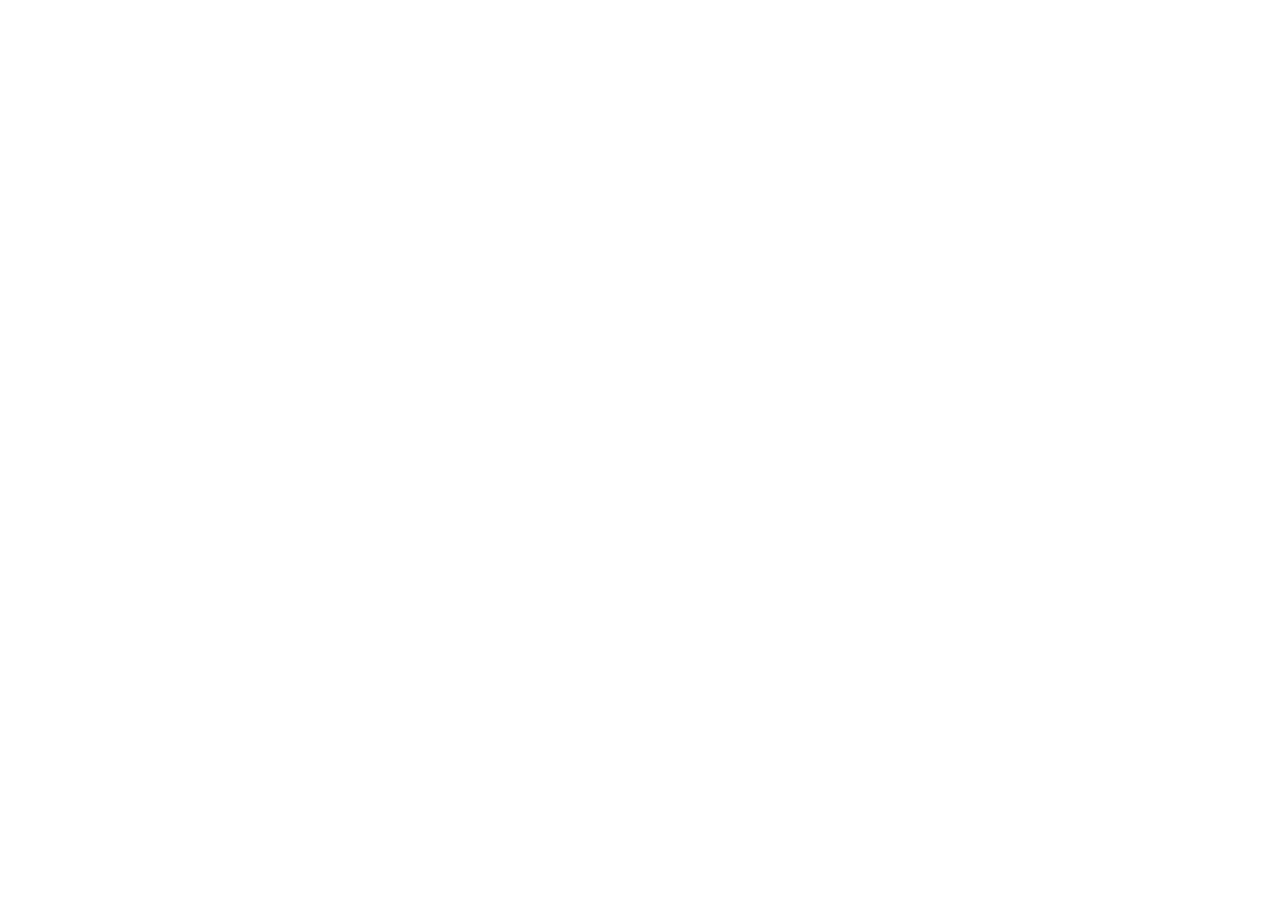
==== index.html @ 0749810f "Init : création du dépôt, arborescence des fichiers et structure HTML de base" ====
<!DOCTYPE html>
<html lang="en">

<head>
    <meta charset="UTF-8">
    <meta name="viewport" content="width=device-width, initial-scale=1.0">
    <title>AfriTalent — Accueil</title>
    <link href="https://cdn.jsdelivr.net/npm/bootstrap@5.3.0/dist/css/bootstrap.min.css" rel="stylesheet">
    <link rel="stylesheet" href="css/style.css">
</head>

<body>
    <script src="https://cdn.jsdelivr.net/npm/bootstrap@5.3.0/dist/js/bootstrap.bundle.min.js"></script>

    <script src="js/main.js"></script>
</body>

</html>
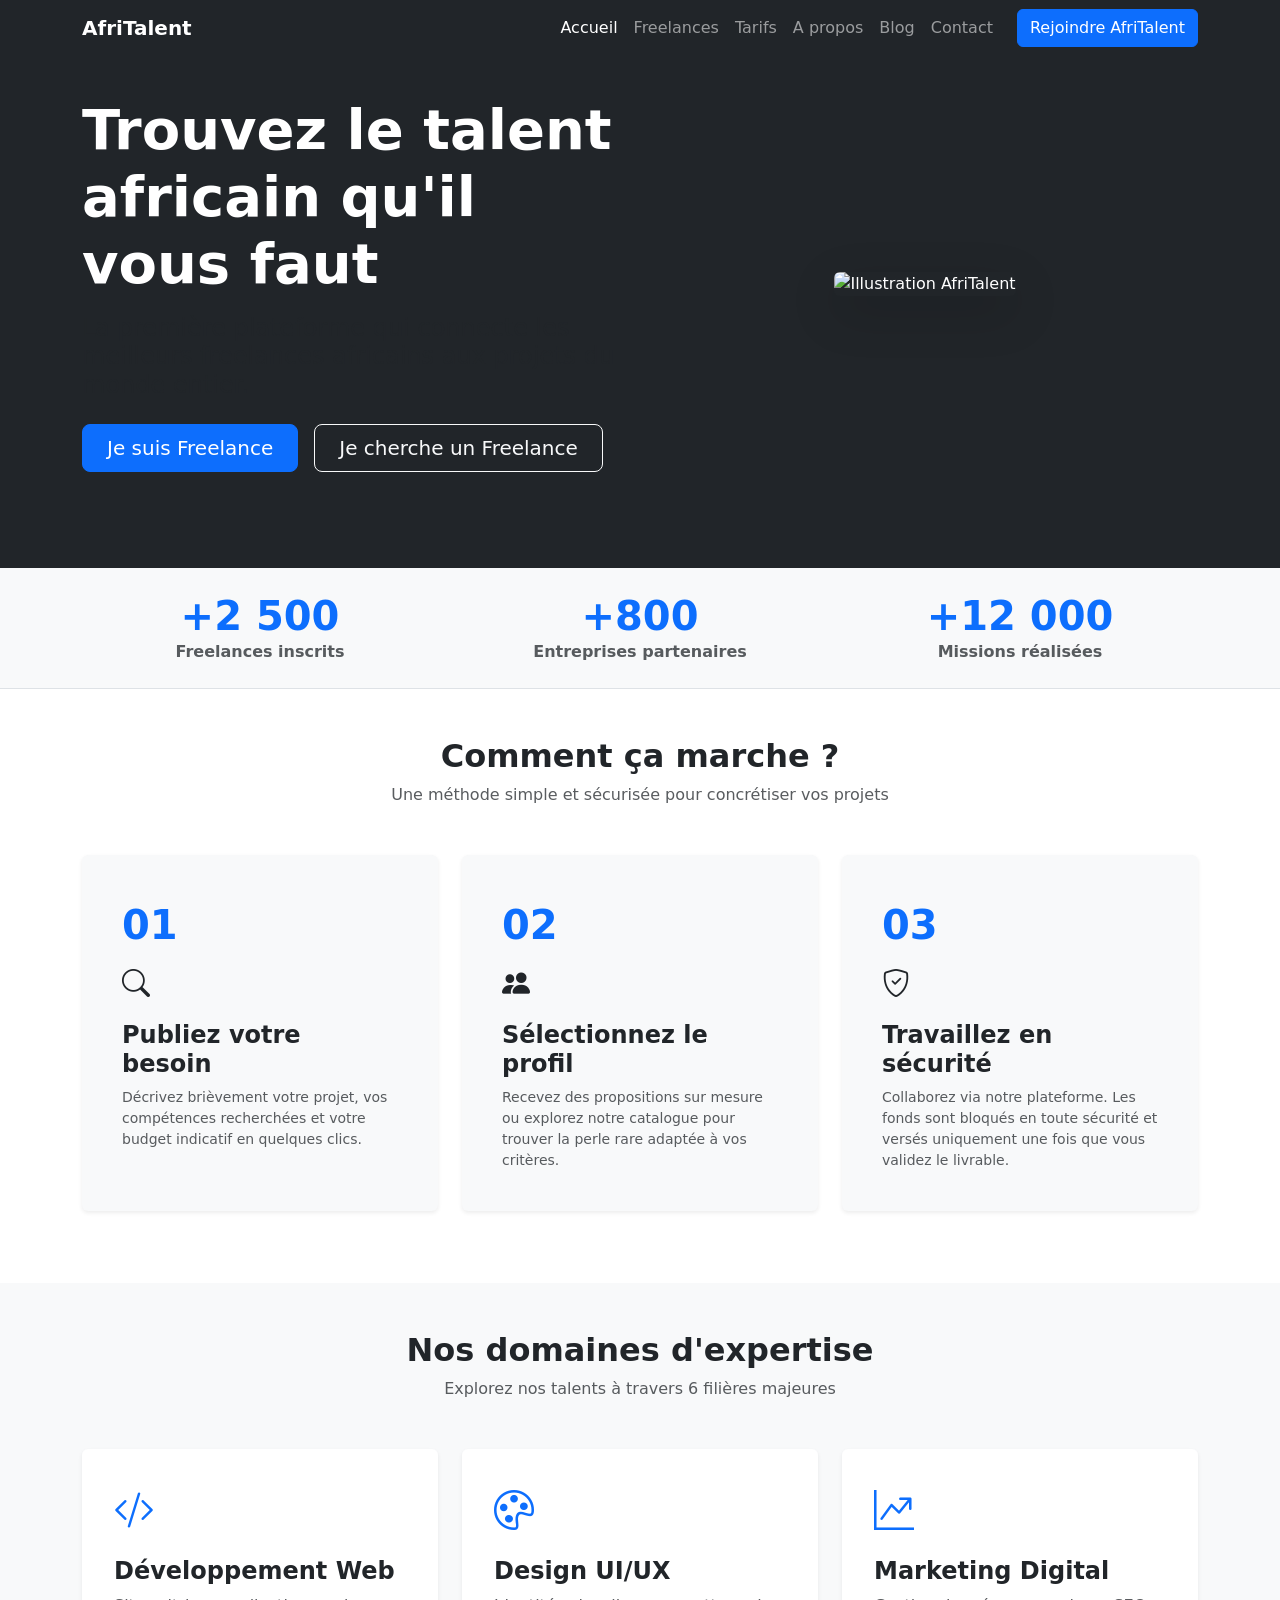
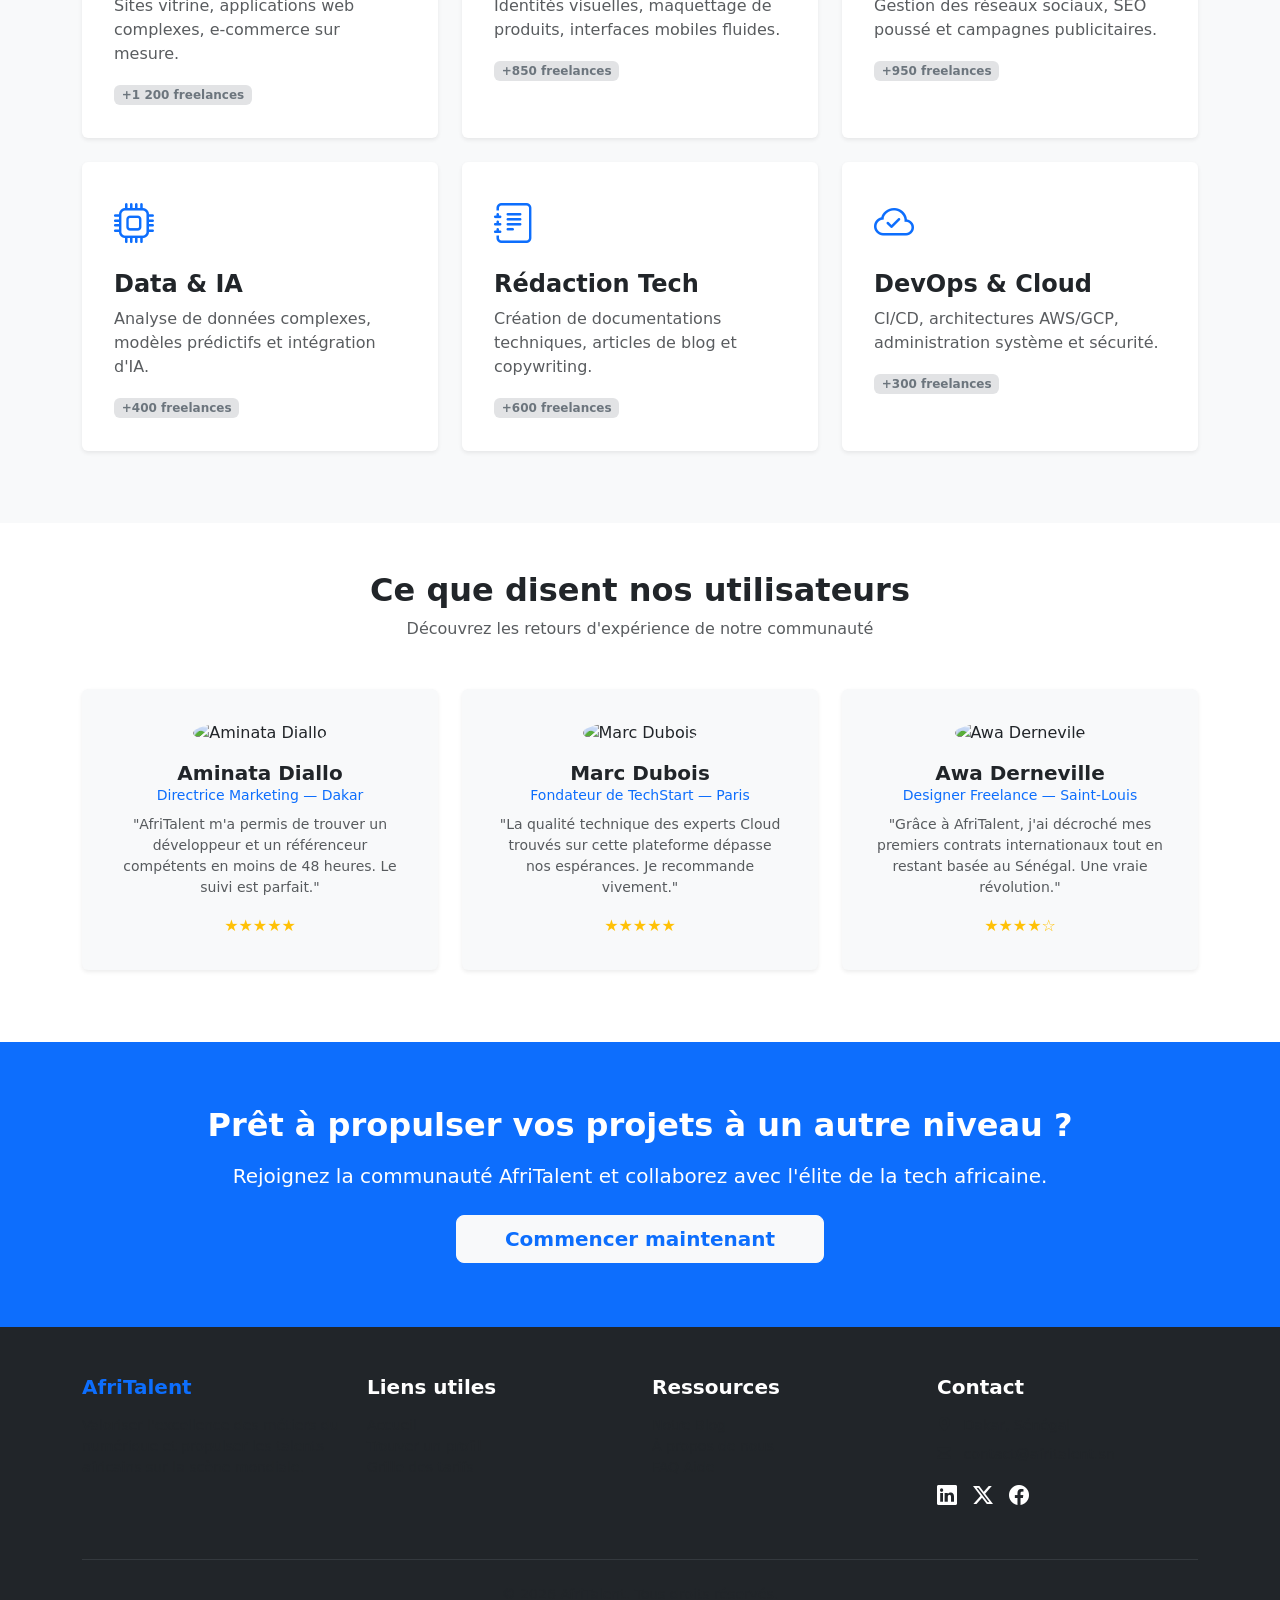
==== commit 26f4380e: "HTML : structure complète des 5 pages avec sections et contenu texte" ====
--- a/index.html
+++ b/index.html
@@ -1,17 +1,316 @@
 <!DOCTYPE html>
-<html lang="en">
+<html lang="fr">
 
 <head>
     <meta charset="UTF-8">
     <meta name="viewport" content="width=device-width, initial-scale=1.0">
     <title>AfriTalent — Accueil</title>
     <link href="https://cdn.jsdelivr.net/npm/bootstrap@5.3.0/dist/css/bootstrap.min.css" rel="stylesheet">
+    <link rel="stylesheet" href="https://cdn.jsdelivr.net/npm/bootstrap-icons@1.11.0/font/bootstrap-icons.css">
     <link rel="stylesheet" href="css/style.css">
 </head>
 
 <body>
+    <header>
+        <nav class="navbar navbar-expand-lg navbar-dark bg-dark fixed-top">
+            <div class="container">
+                <a class="navbar-brand fw-bold" href="index.html">AfriTalent</a>
+                <button class="navbar-toggler" type="button" data-bs-toggle="collapse" data-bs-target="#navMenu"
+                    aria-controls="navMenu" aria-expanded="false" aria-label="Toggle navigation">
+                    <span class="navbar-toggler-icon"></span>
+                </button>
+                <div class="collapse navbar-collapse" id="navMenu">
+                    <ul class="navbar-nav ms-auto align-items-center">
+                        <li class="nav-item"><a class="nav-link active" href="index.html">Accueil</a></li>
+                        <li class="nav-item"><a class="nav-link" href="freelances.html">Freelances</a></li>
+                        <li class="nav-item"><a class="nav-link" href="tarifs.html">Tarifs</a></li>
+                        <li class="nav-item"><a class="nav-link" href="about.html">A propos</a></li>
+                        <li class="nav-item"><a class="nav-link" href="blog.html">Blog</a></li>
+                        <li class="nav-item"><a class="nav-link" href="contact.html">Contact</a></li>
+                        <li class="nav-item ms-lg-3 mt-2 mt-lg-0">
+                            <a href="#" class="btn btn-primary text-white">Rejoindre AfriTalent</a>
+                        </li>
+                    </ul>
+                </div>
+            </div>
+        </nav>
+
+    </header>
+    <main>
+        <section id="hero" class="py-5 bg-dark text-white text-center text-lg-start">
+            <div class="container py-5">
+                <div class="row align-items-center">
+                    <div class="col-lg-6">
+                        <h1 class="display-4 fw-bold mb-3">Trouvez le talent africain qu'il vous faut</h1>
+                        <h2 class="h4 text-muted mb-4">La première plateforme qui connecte les meilleurs freelances
+                            africains aux projets du monde entier.</h2>
+                        <div class="d-sm-flex gap-3 justify-content-center justify-content-lg-start">
+                            <a href="#" class="btn btn-primary btn-lg px-4 mb-3 mb-sm-0 text-white">Je suis
+                                Freelance</a>
+                            <a href="freelances.html" class="btn btn-outline-light btn-lg px-4">Je cherche un
+                                Freelance</a>
+                        </div>
+                    </div>
+                    <div class="col-lg-6 mt-5 mt-lg-0 text-center">
+                        <img src="https://images.pexels.com/photos/7971165/pexels-photo-7971165.jpeg"
+                            alt="Illustration AfriTalent" class="img-fluid rounded shadow-lg"
+                            style="max-height: 400px; object-fit: cover;">
+                    </div>
+                </div>
+            </div>
+        </section>
+
+        <section id="statistiques" class="bg-light py-4 border-bottom">
+            <div class="container">
+                <div class="row text-center fw-bold">
+                    <div class="col-md-4 mb-3 mb-md-0">
+                        <h3 class="display-6 fw-bold text-primary mb-0" id="counter-freelances">+2 500</h3>
+                        <p class="text-muted mb-0">Freelances inscrits</p>
+                    </div>
+                    <div class="col-md-4 mb-3 mb-md-0">
+                        <h3 class="display-6 fw-bold text-primary mb-0" id="counter-entreprises">+800</h3>
+                        <p class="text-muted mb-0">Entreprises partenaires</p>
+                    </div>
+                    <div class="col-md-4">
+                        <h3 class="display-6 fw-bold text-primary mb-0" id="counter-missions">+12 000</h3>
+                        <p class="text-muted mb-0">Missions réalisées</p>
+                    </div>
+                </div>
+            </div>
+        </section>
+
+        <!-- SECTION COMMENT ÇA MARCHE : CORRIGÉE AVEC LE SYSTÈME DE GRILLE OFFICIEL BOOTSTRAP -->
+        <section id="how-it-works" class="py-5">
+            <div class="container">
+                <div class="text-center mb-5">
+                    <h2 class="fw-bold">Comment ça marche ?</h2>
+                    <p class="text-muted">Une méthode simple et sécurisée pour concrétiser vos projets</p>
+                </div>
+                <div class="row">
+                    <!-- Étape 1 -->
+                    <div class="col-md-4 mb-4">
+                        <div class="card h-100 border-0 bg-light p-4 rounded shadow-sm">
+                            <div class="card-body">
+                                <div class="fs-1 text-primary fw-bold mb-2">01</div>
+                                <i class="bi bi-search fs-3 text-dark d-block mb-3"></i>
+                                <h4 class="fw-bold card-title">Publiez votre besoin</h4>
+                                <p class="card-text text-muted small">Décrivez brièvement votre projet, vos compétences
+                                    recherchées et votre budget indicatif en quelques clics.</p>
+                            </div>
+                        </div>
+                    </div>
+                    <!-- Étape 2 -->
+                    <div class="col-md-4 mb-4">
+                        <div class="card h-100 border-0 bg-light p-4 rounded shadow-sm">
+                            <div class="card-body">
+                                <div class="fs-1 text-primary fw-bold mb-2">02</div>
+                                <i class="bi bi-people-fill fs-3 text-dark d-block mb-3"></i>
+                                <h4 class="fw-bold card-title">Sélectionnez le profil</h4>
+                                <p class="card-text text-muted small">Recevez des propositions sur mesure ou explorez
+                                    notre catalogue pour trouver la perle rare adaptée à vos critères.</p>
+                            </div>
+                        </div>
+                    </div>
+                    <!-- Étape 3 -->
+                    <div class="col-md-4 mb-4">
+                        <div class="card h-100 border-0 bg-light p-4 rounded shadow-sm">
+                            <div class="card-body">
+                                <div class="fs-1 text-primary fw-bold mb-2">03</div>
+                                <i class="bi bi-shield-check fs-3 text-dark d-block mb-3"></i>
+                                <h4 class="fw-bold card-title">Travaillez en sécurité</h4>
+                                <p class="card-text text-muted small">Collaborez via notre plateforme. Les fonds sont
+                                    bloqués en toute sécurité et versés uniquement une fois que vous validez le
+                                    livrable.</p>
+                            </div>
+                        </div>
+                    </div>
+                </div>
+            </div>
+        </section>
+
+        <section id="services" class="py-5 bg-light">
+            <div class="container">
+                <div class="text-center mb-5">
+                    <h2 class="fw-bold">Nos domaines d'expertise</h2>
+                    <p class="text-muted">Explorez nos talents à travers 6 filières majeures</p>
+                </div>
+                <div class="row">
+                    <div class="col-md-6 col-lg-4 mb-4">
+                        <div class="card h-100 service-card border-0 shadow-sm p-3">
+                            <div class="card-body">
+                                <i class="bi bi-code-slash fs-1 text-primary mb-3 d-block"></i>
+                                <h4 class="fw-bold card-title">Développement Web</h4>
+                                <p class="card-text text-muted">Sites vitrine, applications web complexes, e-commerce
+                                    sur mesure.</p>
+                                <span class="badge bg-secondary-subtle text-secondary">+1 200 freelances</span>
+                            </div>
+                        </div>
+                    </div>
+                    <div class="col-md-6 col-lg-4 mb-4">
+                        <div class="card h-100 service-card border-0 shadow-sm p-3">
+                            <div class="card-body">
+                                <i class="bi bi-palette fs-1 text-primary mb-3 d-block"></i>
+                                <h4 class="fw-bold card-title">Design UI/UX</h4>
+                                <p class="card-text text-muted">Identités visuelles, maquettage de produits, interfaces
+                                    mobiles fluides.</p>
+                                <span class="badge bg-secondary-subtle text-secondary">+850 freelances</span>
+                            </div>
+                        </div>
+                    </div>
+                    <div class="col-md-6 col-lg-4 mb-4">
+                        <div class="card h-100 service-card border-0 shadow-sm p-3">
+                            <div class="card-body">
+                                <i class="bi bi-graph-up-arrow fs-1 text-primary mb-3 d-block"></i>
+                                <h4 class="fw-bold card-title">Marketing Digital</h4>
+                                <p class="card-text text-muted">Gestion des réseaux sociaux, SEO poussé et campagnes
+                                    publicitaires.</p>
+                                <span class="badge bg-secondary-subtle text-secondary">+950 freelances</span>
+                            </div>
+                        </div>
+                    </div>
+                    <div class="col-md-6 col-lg-4 mb-4">
+                        <div class="card h-100 service-card border-0 shadow-sm p-3">
+                            <div class="card-body">
+                                <i class="bi bi-cpu fs-1 text-primary mb-3 d-block"></i>
+                                <h4 class="fw-bold card-title">Data & IA</h4>
+                                <p class="card-text text-muted">Analyse de données complexes, modèles prédictifs et
+                                    intégration d'IA.</p>
+                                <span class="badge bg-secondary-subtle text-secondary">+400 freelances</span>
+                            </div>
+                        </div>
+                    </div>
+                    <div class="col-md-6 col-lg-4 mb-4">
+                        <div class="card h-100 service-card border-0 shadow-sm p-3">
+                            <div class="card-body">
+                                <i class="bi bi-journal-text fs-1 text-primary mb-3 d-block"></i>
+                                <h4 class="fw-bold card-title">Rédaction Tech</h4>
+                                <p class="card-text text-muted">Création de documentations techniques, articles de blog
+                                    et copywriting.</p>
+                                <span class="badge bg-secondary-subtle text-secondary">+600 freelances</span>
+                            </div>
+                        </div>
+                    </div>
+                    <div class="col-md-6 col-lg-4 mb-4">
+                        <div class="card h-100 service-card border-0 shadow-sm p-3">
+                            <div class="card-body">
+                                <i class="bi bi-cloud-check fs-1 text-primary mb-3 d-block"></i>
+                                <h4 class="fw-bold card-title">DevOps & Cloud</h4>
+                                <p class="card-text text-muted">CI/CD, architectures AWS/GCP, administration système et
+                                    sécurité.</p>
+                                <span class="badge bg-secondary-subtle text-secondary">+300 freelances</span>
+                            </div>
+                        </div>
+                    </div>
+                </div>
+            </div>
+        </section>
+
+        <section id="temoignages" class="py-5 bg-white">
+            <div class="container">
+                <div class="text-center mb-5">
+                    <h2 class="fw-bold">Ce que disent nos utilisateurs</h2>
+                    <p class="text-muted">Découvrez les retours d'expérience de notre communauté</p>
+                </div>
+                <div class="row">
+                    <div class="col-md-4 mb-4">
+                        <div class="card h-100 border-0 shadow-sm bg-light p-3">
+                            <div class="card-body text-center">
+                                <img src="https://images.pexels.com/photos/33558722/pexels-photo-33558722.jpeg"
+                                    class="rounded-circle mb-3" alt="Aminata Diallo"
+                                    style="width: 80px; height: 80px; object-fit: cover;">
+                                <h5 class="fw-bold mb-0">Aminata Diallo</h5>
+                                <p class="text-primary small mb-2">Directrice Marketing — Dakar</p>
+                                <p class="text-muted small">"AfriTalent m'a permis de trouver un développeur et un
+                                    référenceur compétents en moins de 48 heures. Le suivi est parfait."</p>
+                                <div class="text-warning">★★★★★</div>
+                            </div>
+                        </div>
+                    </div>
+                    <div class="col-md-4 mb-4">
+                        <div class="card h-100 border-0 shadow-sm bg-light p-3">
+                            <div class="card-body text-center">
+                                <img src="https://images.pexels.com/photos/220453/pexels-photo-220453.jpeg"
+                                    class="rounded-circle mb-3" alt="Marc Dubois"
+                                    style="width: 80px; height: 80px; object-fit: cover;">
+                                <h5 class="fw-bold mb-0">Marc Dubois</h5>
+                                <p class="text-primary small mb-2">Fondateur de TechStart — Paris</p>
+                                <p class="text-muted small">"La qualité technique des experts Cloud trouvés sur cette
+                                    plateforme dépasse nos espérances. Je recommande vivement."</p>
+                                <div class="text-warning">★★★★★</div>
+                            </div>
+                        </div>
+                    </div>
+                    <div class="col-md-4 mb-4">
+                        <div class="card h-100 border-0 shadow-sm bg-light p-3">
+                            <div class="card-body text-center">
+                                <img src="https://images.pexels.com/photos/12684126/pexels-photo-12684126.png"
+                                    class="rounded-circle mb-3" alt="Awa Dernevile"
+                                    style="width: 80px; height: 80px; object-fit: cover;">
+                                <h5 class="fw-bold mb-0">Awa Derneville</h5>
+                                <p class="text-primary small mb-2">Designer Freelance — Saint-Louis</p>
+                                <p class="text-muted small">"Grâce à AfriTalent, j'ai décroché mes premiers contrats
+                                    internationaux tout en restant basée au Sénégal. Une vraie révolution."</p>
+                                <div class="text-warning">★★★★☆</div>
+                            </div>
+                        </div>
+                    </div>
+                </div>
+            </div>
+        </section>
+
+        <section id="cta-banner" class="py-5 bg-primary text-white text-center">
+            <div class="container py-3">
+                <h2 class="fw-bold mb-3">Prêt à propulser vos projets à un autre niveau ?</h2>
+                <p class="lead mb-4">Rejoignez la communauté AfriTalent et collaborez avec l'élite de la tech africaine.
+                </p>
+                <a href="#" class="btn btn-light btn-lg text-primary fw-bold px-5">Commencer maintenant</a>
+            </div>
+        </section>
+    </main>
+
+    <footer class="bg-dark text-white pt-5 pb-3">
+        <div class="container">
+            <div class="row text-start">
+                <div class="col-md-3 mb-4">
+                    <h5 class="fw-bold text-primary">AfriTalent</h5>
+                    <p class="text-muted small mt-3">Valoriser l'excellence des métiers du numérique et propulser les
+                        talents africains sur la scène mondiale.</p>
+                </div>
+                <div class="col-md-3 mb-4">
+                    <h5 class="fw-bold">Liens utiles</h5>
+                    <ul class="list-unstyled text-muted small mt-3">
+                        <li><a href="index.html" class="text-decoration-none text-muted">Accueil</a></li>
+                        <li><a href="freelances.html" class="text-decoration-none text-muted">Trouver un profil</a></li>
+                        <li><a href="tarifs.html" class="text-decoration-none text-muted">Grille des tarifs</a></li>
+                    </ul>
+                </div>
+                <div class="col-md-3 mb-4">
+                    <h5 class="fw-bold">Ressources</h5>
+                    <ul class="list-unstyled text-muted small mt-3">
+                        <li><a href="blog.html" class="text-decoration-none text-muted">Notre Blog</a></li>
+                        <li><a href="about.html" class="text-decoration-none text-muted">À propos de nous</a></li>
+                        <li><a href="#" class="text-decoration-none text-muted">FAQ Aide</a></li>
+                    </ul>
+                </div>
+                <div class="col-md-3 mb-4">
+                    <h5 class="fw-bold">Contact</h5>
+                    <p class="text-muted small mt-3 mb-2"><i class="bi bi-geo-alt-fill me-2"></i> Dakar, Sénégal</p>
+                    <p class="text-muted small mb-3"><i class="bi bi-envelope-fill me-2"></i> contact@afritalent.sn</p>
+                    <div class="d-flex gap-3 fs-5">
+                        <a href="#" class="text-white"><i class="bi bi-linkedin"></i></a>
+                        <a href="#" class="text-white"><i class="bi bi-twitter-x"></i></a>
+                        <a href="#" class="text-white"><i class="bi bi-facebook"></i></a>
+                    </div>
+                </div>
+            </div>
+            <hr class="border-secondary my-4">
+            <div class="text-center text-muted small">
+                <p>&copy; <span id="current-year">2026</span> AfriTalent. Tous droits réservés.</p>
+            </div>
+        </div>
+    </footer>
+
     <script src="https://cdn.jsdelivr.net/npm/bootstrap@5.3.0/dist/js/bootstrap.bundle.min.js"></script>
-
     <script src="js/main.js"></script>
 </body>
 
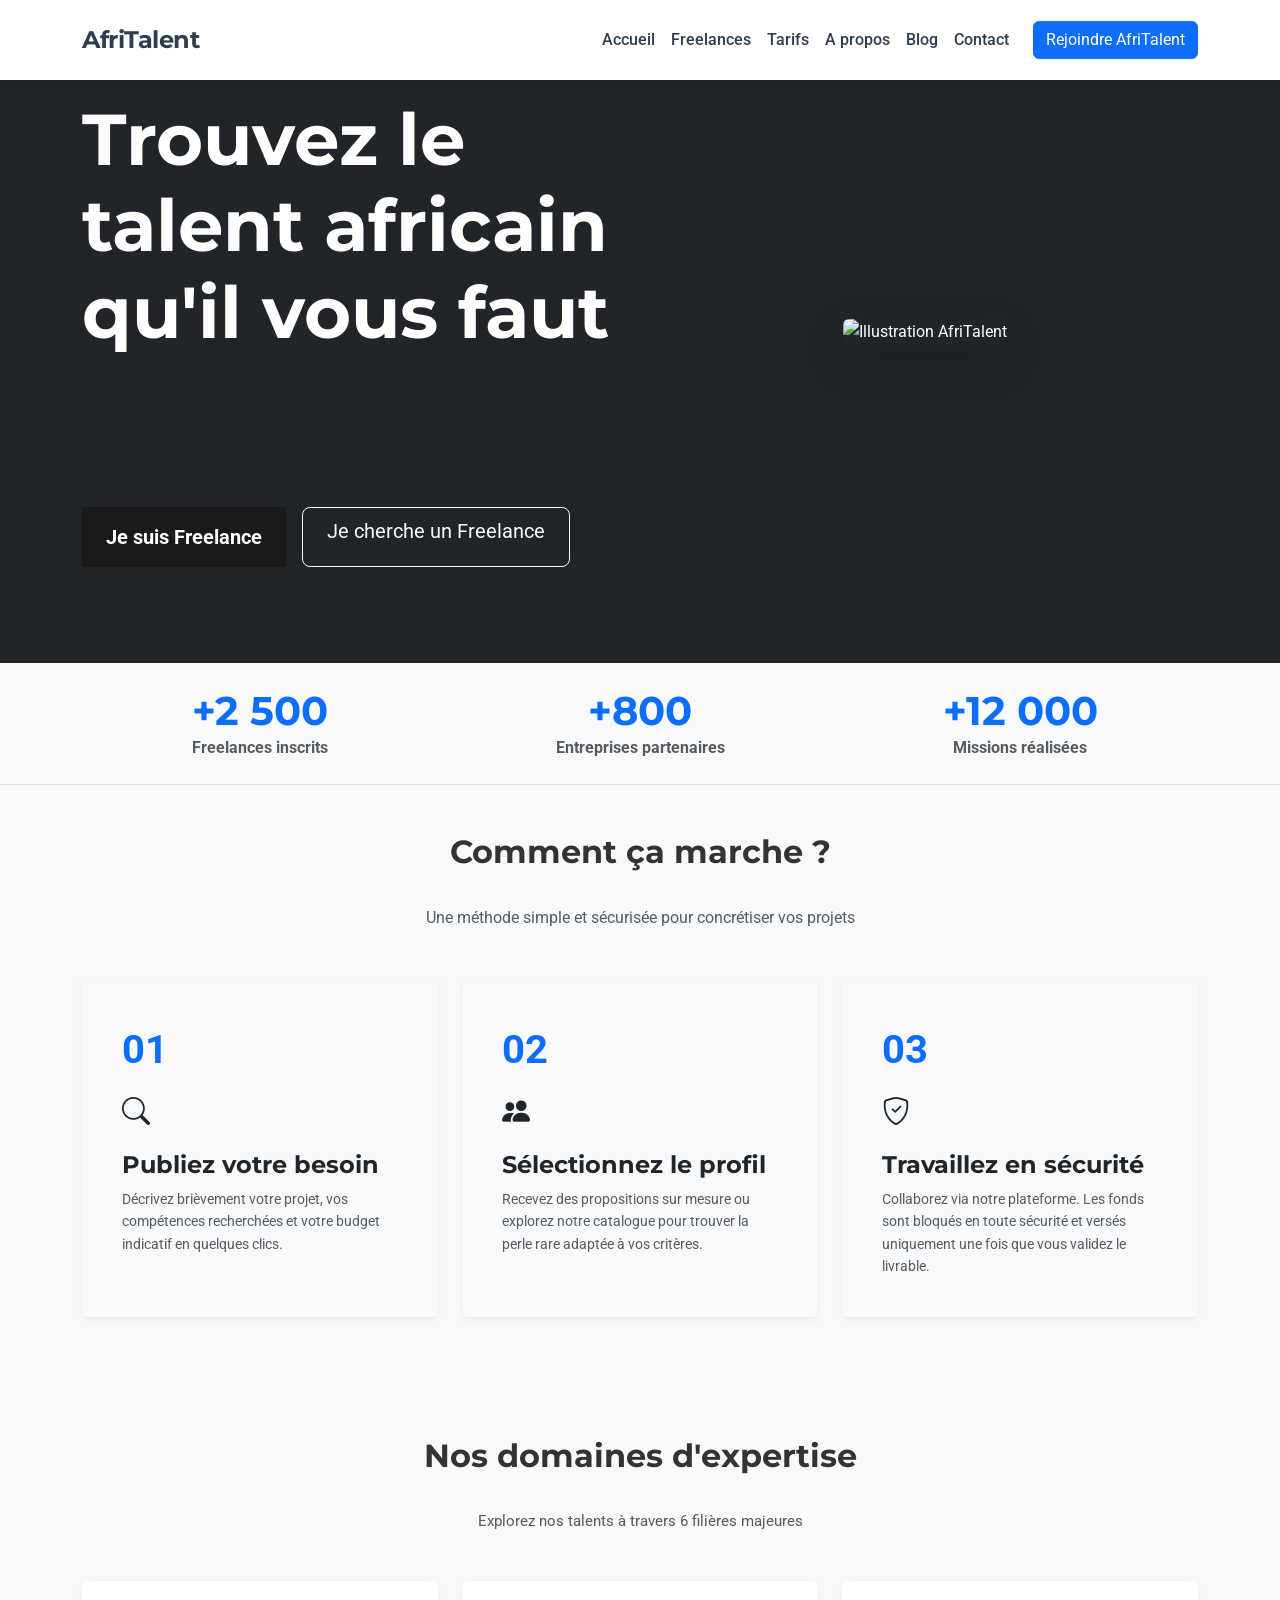
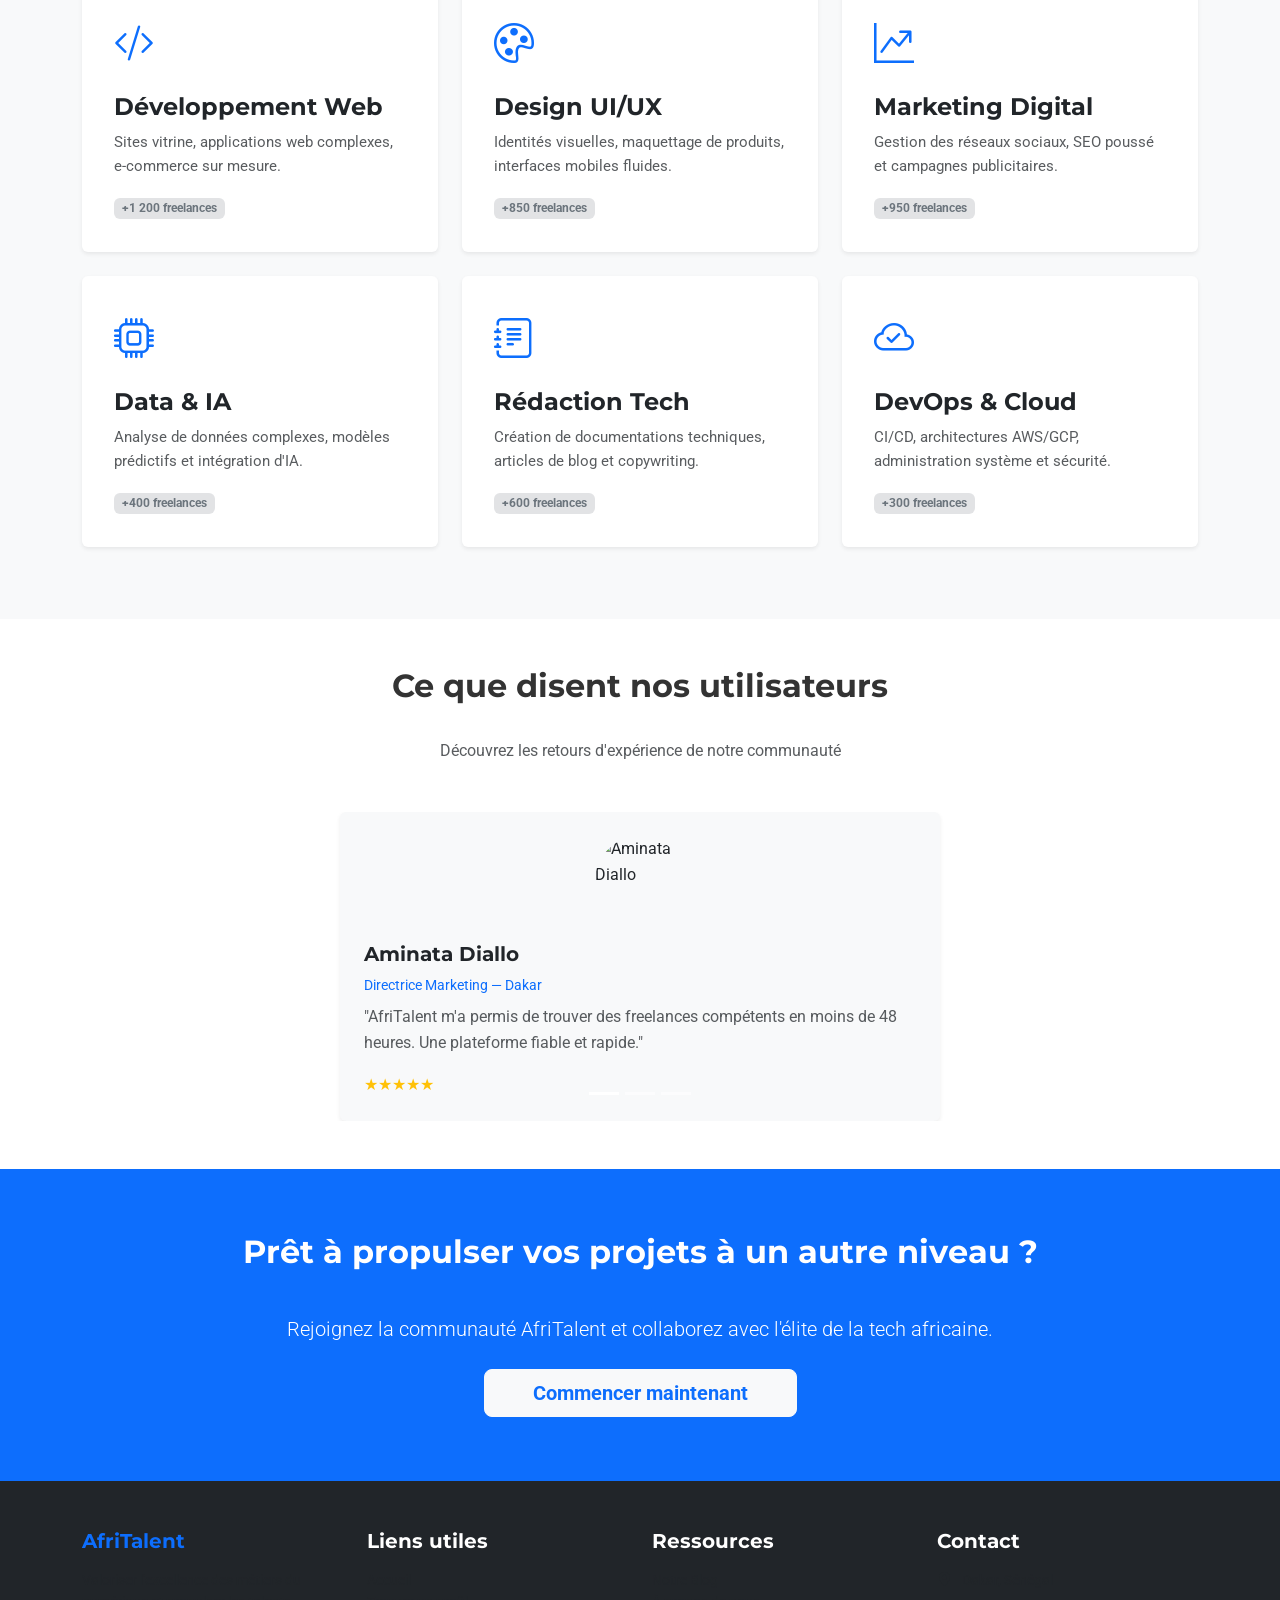
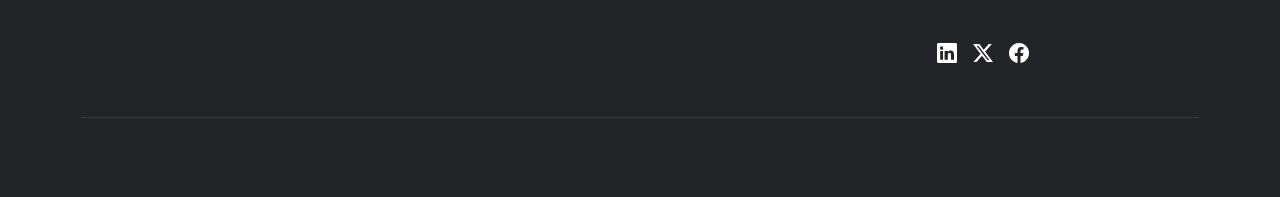
==== commit 61cc8b8c: "CSS : responsive design mobile et tablette, media queries" ====
--- a/index.html
+++ b/index.html
@@ -206,55 +206,93 @@
         </section>
 
         <section id="temoignages" class="py-5 bg-white">
-            <div class="container">
-                <div class="text-center mb-5">
-                    <h2 class="fw-bold">Ce que disent nos utilisateurs</h2>
-                    <p class="text-muted">Découvrez les retours d'expérience de notre communauté</p>
-                </div>
-                <div class="row">
-                    <div class="col-md-4 mb-4">
-                        <div class="card h-100 border-0 shadow-sm bg-light p-3">
-                            <div class="card-body text-center">
+            <div class="container text-center mb-5">
+                <h2 class="fw-bold">Ce que disent nos utilisateurs</h2>
+                <p class="text-muted">Découvrez les retours d'expérience de notre communauté</p>
+            </div>
+
+            <div id="testimonialCarousel" class="carousel slide" data-bs-ride="carousel">
+
+                <!-- INDICATEURS -->
+                <div class="carousel-indicators">
+                    <button type="button" data-bs-target="#testimonialCarousel" data-bs-slide-to="0"
+                        class="active"></button>
+                    <button type="button" data-bs-target="#testimonialCarousel" data-bs-slide-to="1"></button>
+                    <button type="button" data-bs-target="#testimonialCarousel" data-bs-slide-to="2"></button>
+                </div>
+
+                <!-- CONTENU -->
+                <div class="carousel-inner">
+
+                    <!-- Slide 1 -->
+                    <div class="carousel-item active">
+                        <div class="d-flex justify-content-center">
+                            <div class="card border-0 shadow-sm bg-light p-4" style="max-width: 600px;">
                                 <img src="https://images.pexels.com/photos/33558722/pexels-photo-33558722.jpeg"
-                                    class="rounded-circle mb-3" alt="Aminata Diallo"
-                                    style="width: 80px; height: 80px; object-fit: cover;">
-                                <h5 class="fw-bold mb-0">Aminata Diallo</h5>
+                                    class="rounded-circle mx-auto mb-3"
+                                    style="width: 90px; height: 90px; object-fit: cover;" alt="Aminata Diallo">
+
+                                <h5 class="fw-bold">Aminata Diallo</h5>
                                 <p class="text-primary small mb-2">Directrice Marketing — Dakar</p>
-                                <p class="text-muted small">"AfriTalent m'a permis de trouver un développeur et un
-                                    référenceur compétents en moins de 48 heures. Le suivi est parfait."</p>
+                                <p class="text-muted">
+                                    "AfriTalent m'a permis de trouver des freelances compétents en moins de 48 heures.
+                                    Une plateforme fiable et rapide."
+                                </p>
                                 <div class="text-warning">★★★★★</div>
                             </div>
                         </div>
                     </div>
-                    <div class="col-md-4 mb-4">
-                        <div class="card h-100 border-0 shadow-sm bg-light p-3">
-                            <div class="card-body text-center">
+
+                    <!-- Slide 2 -->
+                    <div class="carousel-item">
+                        <div class="d-flex justify-content-center">
+                            <div class="card border-0 shadow-sm bg-light p-4" style="max-width: 600px;">
                                 <img src="https://images.pexels.com/photos/220453/pexels-photo-220453.jpeg"
-                                    class="rounded-circle mb-3" alt="Marc Dubois"
-                                    style="width: 80px; height: 80px; object-fit: cover;">
-                                <h5 class="fw-bold mb-0">Marc Dubois</h5>
-                                <p class="text-primary small mb-2">Fondateur de TechStart — Paris</p>
-                                <p class="text-muted small">"La qualité technique des experts Cloud trouvés sur cette
-                                    plateforme dépasse nos espérances. Je recommande vivement."</p>
+                                    class="rounded-circle mx-auto mb-3"
+                                    style="width: 90px; height: 90px; object-fit: cover;" alt="Marc Dubois">
+
+                                <h5 class="fw-bold">Marc Dubois</h5>
+                                <p class="text-primary small mb-2">Fondateur — TechStart Paris</p>
+                                <p class="text-muted">
+                                    "La qualité des experts trouvés sur AfriTalent dépasse largement nos attentes.
+                                    Je recommande fortement."
+                                </p>
                                 <div class="text-warning">★★★★★</div>
                             </div>
                         </div>
                     </div>
-                    <div class="col-md-4 mb-4">
-                        <div class="card h-100 border-0 shadow-sm bg-light p-3">
-                            <div class="card-body text-center">
+
+                    <!-- Slide 3 -->
+                    <div class="carousel-item">
+                        <div class="d-flex justify-content-center">
+                            <div class="card border-0 shadow-sm bg-light p-4" style="max-width: 600px;">
                                 <img src="https://images.pexels.com/photos/12684126/pexels-photo-12684126.png"
-                                    class="rounded-circle mb-3" alt="Awa Dernevile"
-                                    style="width: 80px; height: 80px; object-fit: cover;">
-                                <h5 class="fw-bold mb-0">Awa Derneville</h5>
+                                    class="rounded-circle mx-auto mb-3"
+                                    style="width: 90px; height: 90px; object-fit: cover;" alt="Awa Derneville">
+
+                                <h5 class="fw-bold">Awa Derneville</h5>
                                 <p class="text-primary small mb-2">Designer Freelance — Saint-Louis</p>
-                                <p class="text-muted small">"Grâce à AfriTalent, j'ai décroché mes premiers contrats
-                                    internationaux tout en restant basée au Sénégal. Une vraie révolution."</p>
+                                <p class="text-muted">
+                                    "Grâce à AfriTalent, j'ai trouvé mes premiers clients internationaux.
+                                    Une vraie opportunité pour les freelances africains."
+                                </p>
                                 <div class="text-warning">★★★★☆</div>
                             </div>
                         </div>
                     </div>
-                </div>
+
+                </div>
+
+                <button class="carousel-control-prev" type="button" data-bs-target="#testimonialCarousel"
+                    data-bs-slide="prev">
+                    <span class="carousel-control-prev-icon"></span>
+                </button>
+
+                <button class="carousel-control-next" type="button" data-bs-target="#testimonialCarousel"
+                    data-bs-slide="next">
+                    <span class="carousel-control-next-icon"></span>
+                </button>
+
             </div>
         </section>
 
--- a/css/style.css
+++ b/css/style.css
@@ -0,0 +1,249 @@
+@import url('https://fonts.googleapis.com/css2?family=Montserrat:wght@700&family=Roboto:wght@400;500&display=swap');
+
+/*cherche sur les serveurs de G les fichiers des polices demandées*/
+:root {
+    --couleur-primaire: #2c3e50;
+    /*couleur bleu de nuit pour les titres,boutons importants*/
+    --couleur-secondaire: #3498db;
+    /*bleu clair principalement pour les effets de survol*/
+    --couleur-accentuation: #e67e22;
+    /*couleur orange pour mettre l'accent sur certains élements comme des alertes*/
+    --fond-clair: #f8f9fa;
+    /*assigne un blanc cassé pour changer du blanc pur*/
+    --couleur-texte: #333333;
+    /*gris foncé presque noir pour le texte principal*/
+    --police-texte: 'Roboto', sans-serif;
+    /* si non trouvé sans serif par défaut*/
+    --police-titre: 'Montserrat', sans-serif;
+}
+
+body {
+    font-family: var(--police-texte);
+    color: var(--couleur-texte);
+    background-color: var(--fond-clair);
+    line-height: 1.6;
+}
+
+.talent {
+    color: #ff6b6b;
+}
+
+h1,
+h2,
+h3,
+h4,
+h5,
+h6 {
+    font-family: var(--police-titre);
+}
+
+* {
+    margin: 0;
+    padding: 0;
+    box-sizing: border-box;
+    /*padding, bordures incluses a la taille définie*/
+
+}
+
+ul {
+    list-style: none;
+
+}
+
+a {
+    text-decoration: none;
+    color: inherit;
+}
+
+.navbar {
+    background-color: white !important;
+    /*applique notre couleur en priorité au lieu du couleur par défaut des classes bootstrap*/
+    box-shadow: 0 2px 10px rgba(0, 0, 0, 0.1);
+    /* ombre sous navbar */
+    /*décalage horizontal, décalage vertical, flou de l'ombre*/
+    padding: 1rem 0;
+    /*espace interne 1rem haut et bas de la navbar 0 à gauche et droite*/
+}
+
+.navbar-brand {
+    font-family: var(--police-titre);
+    font-weight: 800;
+    font-size: 1.5rem;
+    color: var(--couleur-primaire) !important;
+    letter-spacing: -0.5px;
+}
+
+.nav-link {
+    font-weight: 500;
+    color: var(--couleur-primaire) !important;
+    transition: color 0.3s ease;
+}
+
+.nav-link:hover {
+    color: var(--couleur-secondaire) !important;
+
+}
+
+/*section hero*/
+/*commit 4*/
+#hero p {
+    font-size: 1.2rem;
+    color: #555;
+    border-left: 5px solid #ff6b6b;
+    padding-left: 20px;
+    margin-bottom: 30px;
+}
+
+#hero .btn-primary {
+    padding: 15px 40px;
+    font-weight: bold;
+    border-radius: 0;
+    background-color: #1a1a1a;
+    border: none;
+    transition: 0.3s;
+}
+
+#hero .btn-primary:hover {
+    background-color: #ff6b6b;
+    transform: translateX(10px);
+}
+
+/* On active la grille */
+.bento-grid {
+    display: grid;
+    /* 3 colonnes égales */
+    grid-template-columns: repeat(3, 1fr);
+    grid-auto-rows: 160px;
+    gap: 20px;
+}
+
+/*proprietés communs */
+.bento-item {
+    background-color: #ffffff;
+    border: 2px solid #1a1a1a;
+    padding: 25px;
+    border-radius: 20px;
+    transition: 0.3s;
+}
+
+/*  survol blocs du Bento */
+.bento-item:hover {
+    /* déplace  vers le haut */
+    transform: translateY(-10px);
+
+    /*  ombre effet de profondeur */
+    box-shadow: 0 10px 30px rgba(0, 0, 0, 0.15);
+    border-color: #ff6b6b;
+    cursor: pointer;
+    /* Le curseur en main */
+}
+
+.item-1 {
+    /* Ce bloc prend 2 colonnes et 2 lignes */
+    grid-column: span 2;
+    grid-row: span 2;
+    background-color: #1a1a1a;
+    color: white;
+}
+
+.item-2 {
+    /*  1 colonne et 1 ligne */
+    grid-column: span 1;
+    background-color: #ff6b6b;
+    color: white;
+}
+
+.item-3 {
+    grid-column: span 1;
+    grid-row: span 2;
+}
+
+.item-4 {
+    grid-column: span 2;
+    border-style: dashed;
+}
+
+#services .col-md-4 {
+    padding: 30px;
+    border: 1px solid transparent;
+    background-color: #ffffff;
+    border-radius: 15px;
+
+    transition: all 0.4s ease-in-out;
+}
+
+#services .col-md-4:hover {
+    /* soulève carte et agrandit */
+    transform: translateY(-10px) scale(1.02);
+
+    /* ombre  */
+    box-shadow: 0 15px 35px rgba(0, 0, 0, 0.1);
+    border-color: #ff6b6b;
+    cursor: pointer;
+}
+
+#services h3 {
+    color: #1a1a1a;
+    font-weight: 700;
+    margin-bottom: 15px;
+}
+
+#services p {
+    color: #666;
+    font-size: 0.95rem;
+}
+
+.container h2 {
+    text-align: center;
+    padding-bottom: 25px;
+}
+
+@media (min-width: 1200px) {
+    #hero h1 {
+        font-size: 4.5rem;
+    }
+
+    .bento-grid {
+        grid-template-columns: repeat(3, 1fr);
+    }
+}
+
+/* 3. AJUSTEMENTS SPÉCIFIQUES POUR MOBILE (Moins de 768px) */
+@media (max-width: 767px) {
+    #hero {
+        text-align: center;
+        padding: 60px 0;
+    }
+
+    #hero .container {
+        margin-left: auto;
+    }
+
+    #hero h1 {
+        font-size: 2.5rem;
+    }
+
+    #hero p {
+        border-left: none;
+        /* On enlève la barre latérale qui prend trop de place */
+        border-top: 3px solid #ff6b6b;
+        /* On la met en haut pour le style */
+        padding-left: 0;
+        padding-top: 15px;
+    }
+
+    /* Le Bento devient une liste simple sur mobile */
+    .bento-grid {
+        grid-template-columns: 1fr;
+        /* 1 seule colonne */
+        grid-auto-rows: auto;
+    }
+
+    .item-1,
+    .item-2,
+    .item-3,
+    .item-4 {
+        grid-column: span 1 !important;
+        grid-row: span 1 !important;
+    }
+}
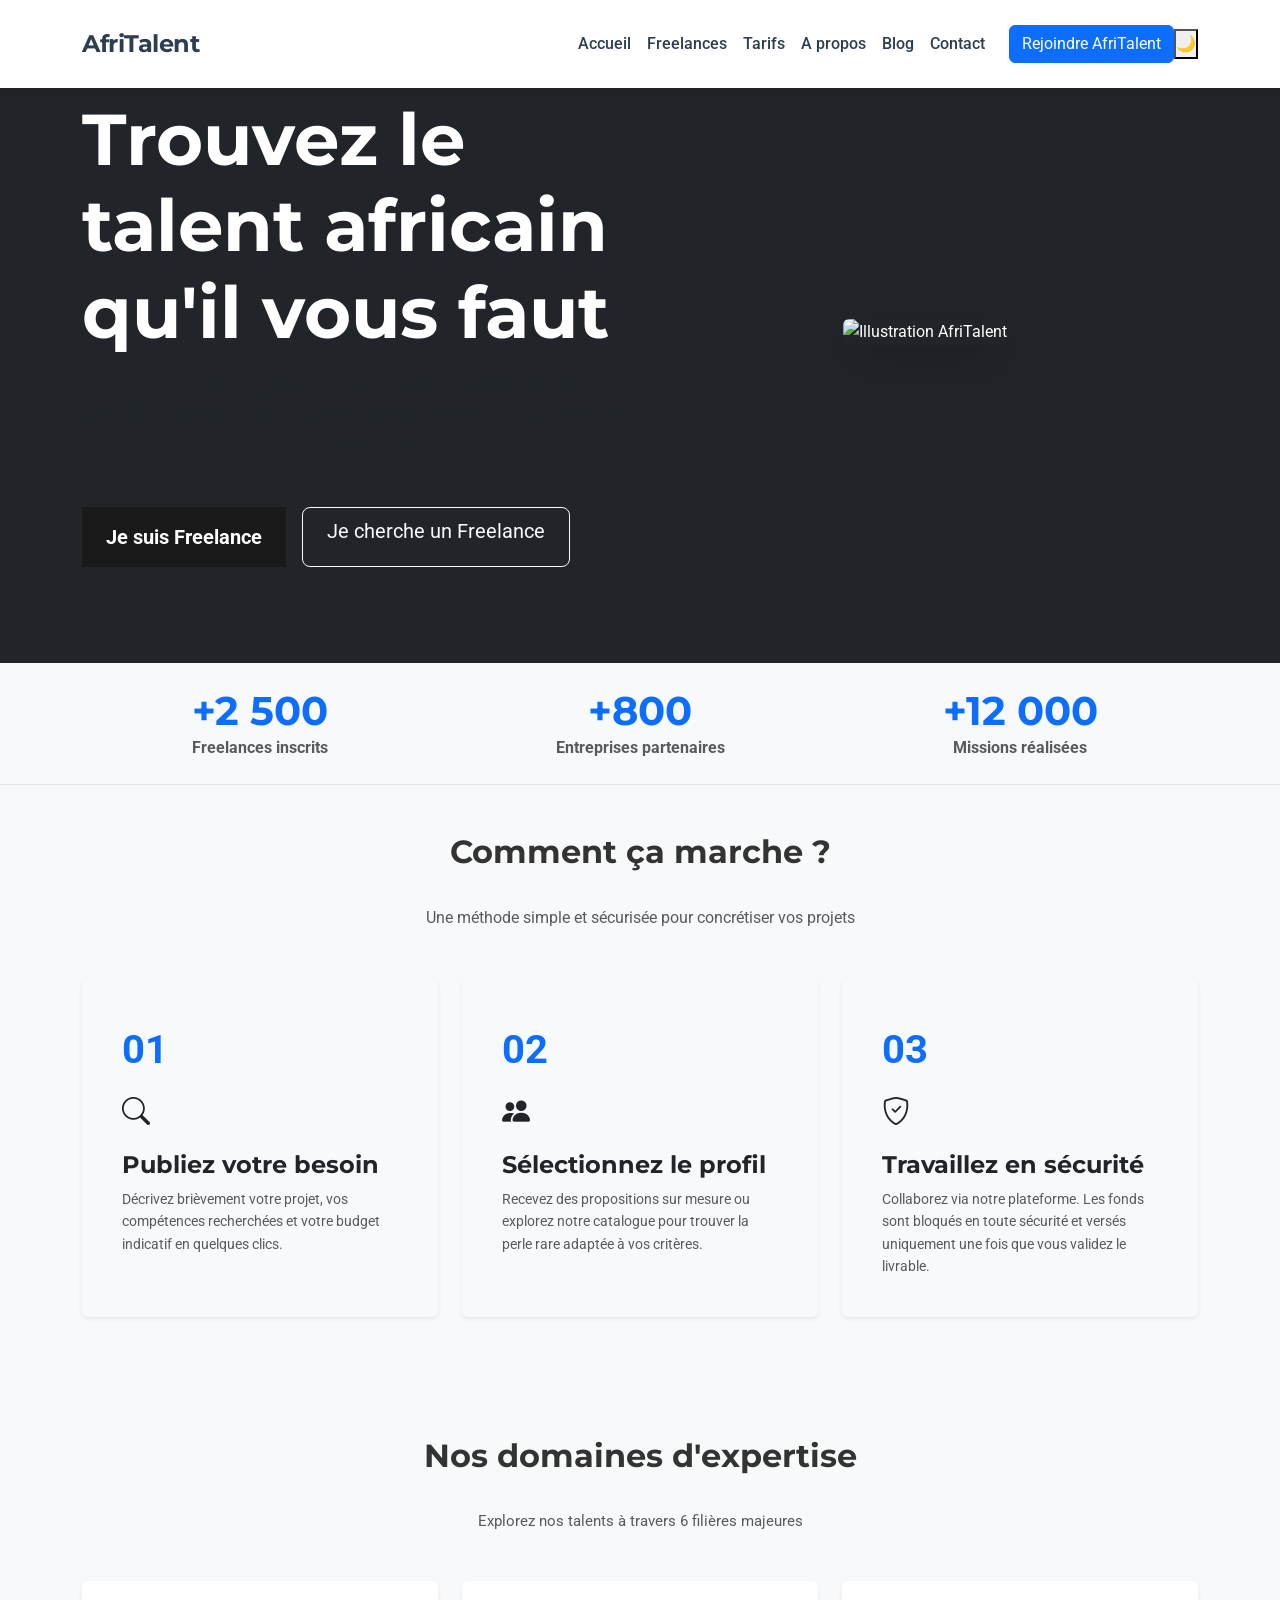
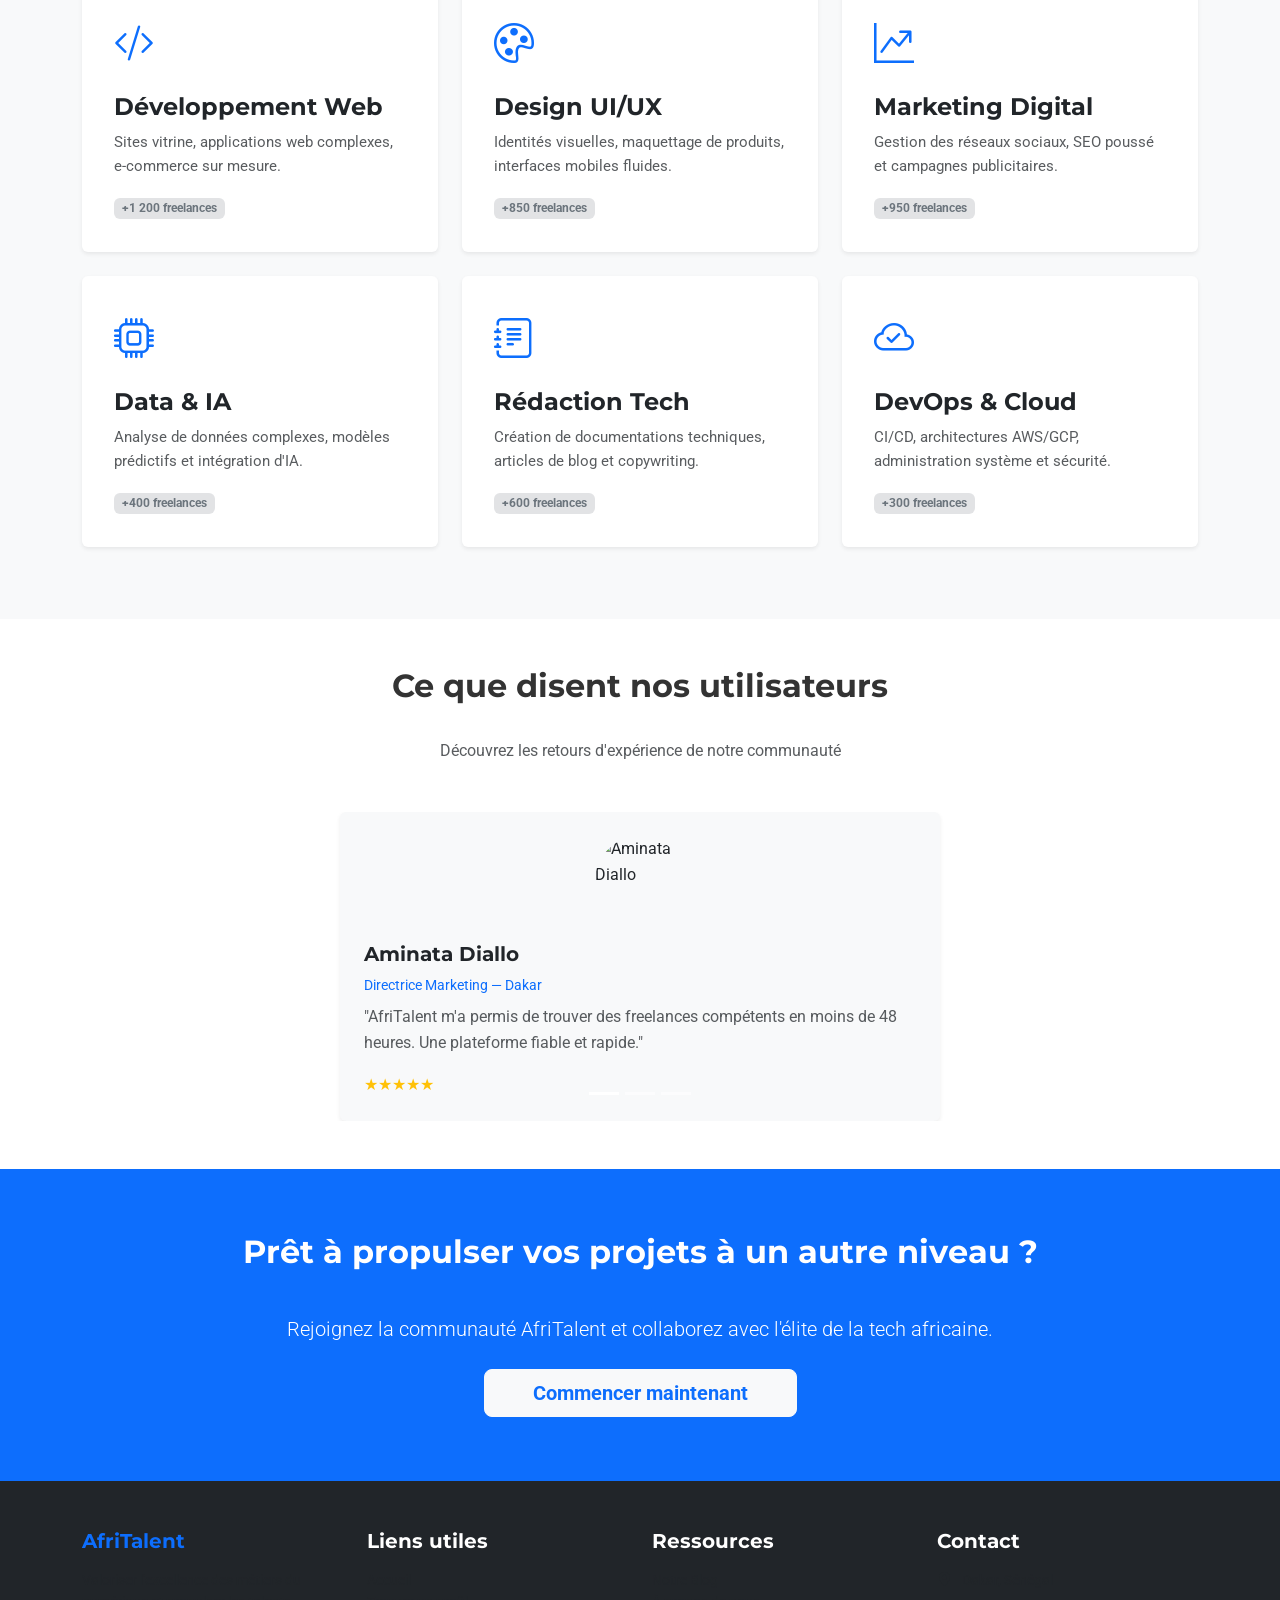
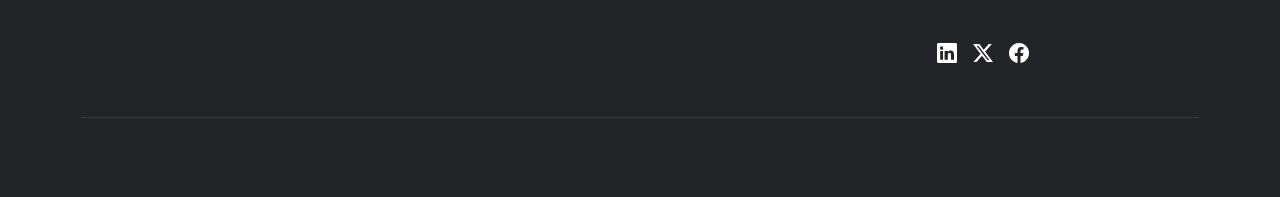
==== commit c586497a: "JS : dark mode avec localStorage, navbar dynamique au scroll" ====
--- a/index.html
+++ b/index.html
@@ -30,6 +30,8 @@
                         <li class="nav-item ms-lg-3 mt-2 mt-lg-0">
                             <a href="#" class="btn btn-primary text-white">Rejoindre AfriTalent</a>
                         </li>
+                        <button id="themeToggle">🌙</button>
+                        <button id="backToTop">↑</button>
                     </ul>
                 </div>
             </div>
--- a/css/style.css
+++ b/css/style.css
@@ -198,6 +198,7 @@
     padding-bottom: 25px;
 }
 
+/*commit 5*/
 @media (min-width: 1200px) {
     #hero h1 {
         font-size: 4.5rem;
@@ -246,4 +247,44 @@
         grid-column: span 1 !important;
         grid-row: span 1 !important;
     }
+}
+
+body.dark-mode {
+    background-color: #121212;
+    color: white;
+}
+
+body.dark-mode .card {
+    background-color: #1e1e1e;
+    color: white;
+}
+
+body.dark-mode .navbar {
+    background-color: black !important;
+}
+
+.navbar {
+    padding: 20px 40px;
+    transition: all 0.3s ease;
+}
+
+.navbar-scrolled {
+    background-color: white;
+    box-shadow: 0 4px 10px rgba(0, 0, 0, 0.1);
+    padding: 10px 40px;
+}
+
+#backToTop {
+    position: fixed;
+    bottom: 20px;
+    right: 20px;
+    display: none;
+    padding: 12px 16px;
+    border: none;
+    border-radius: 50%;
+    cursor: pointer;
+}
+
+#backToTop.show {
+    display: block;
 }
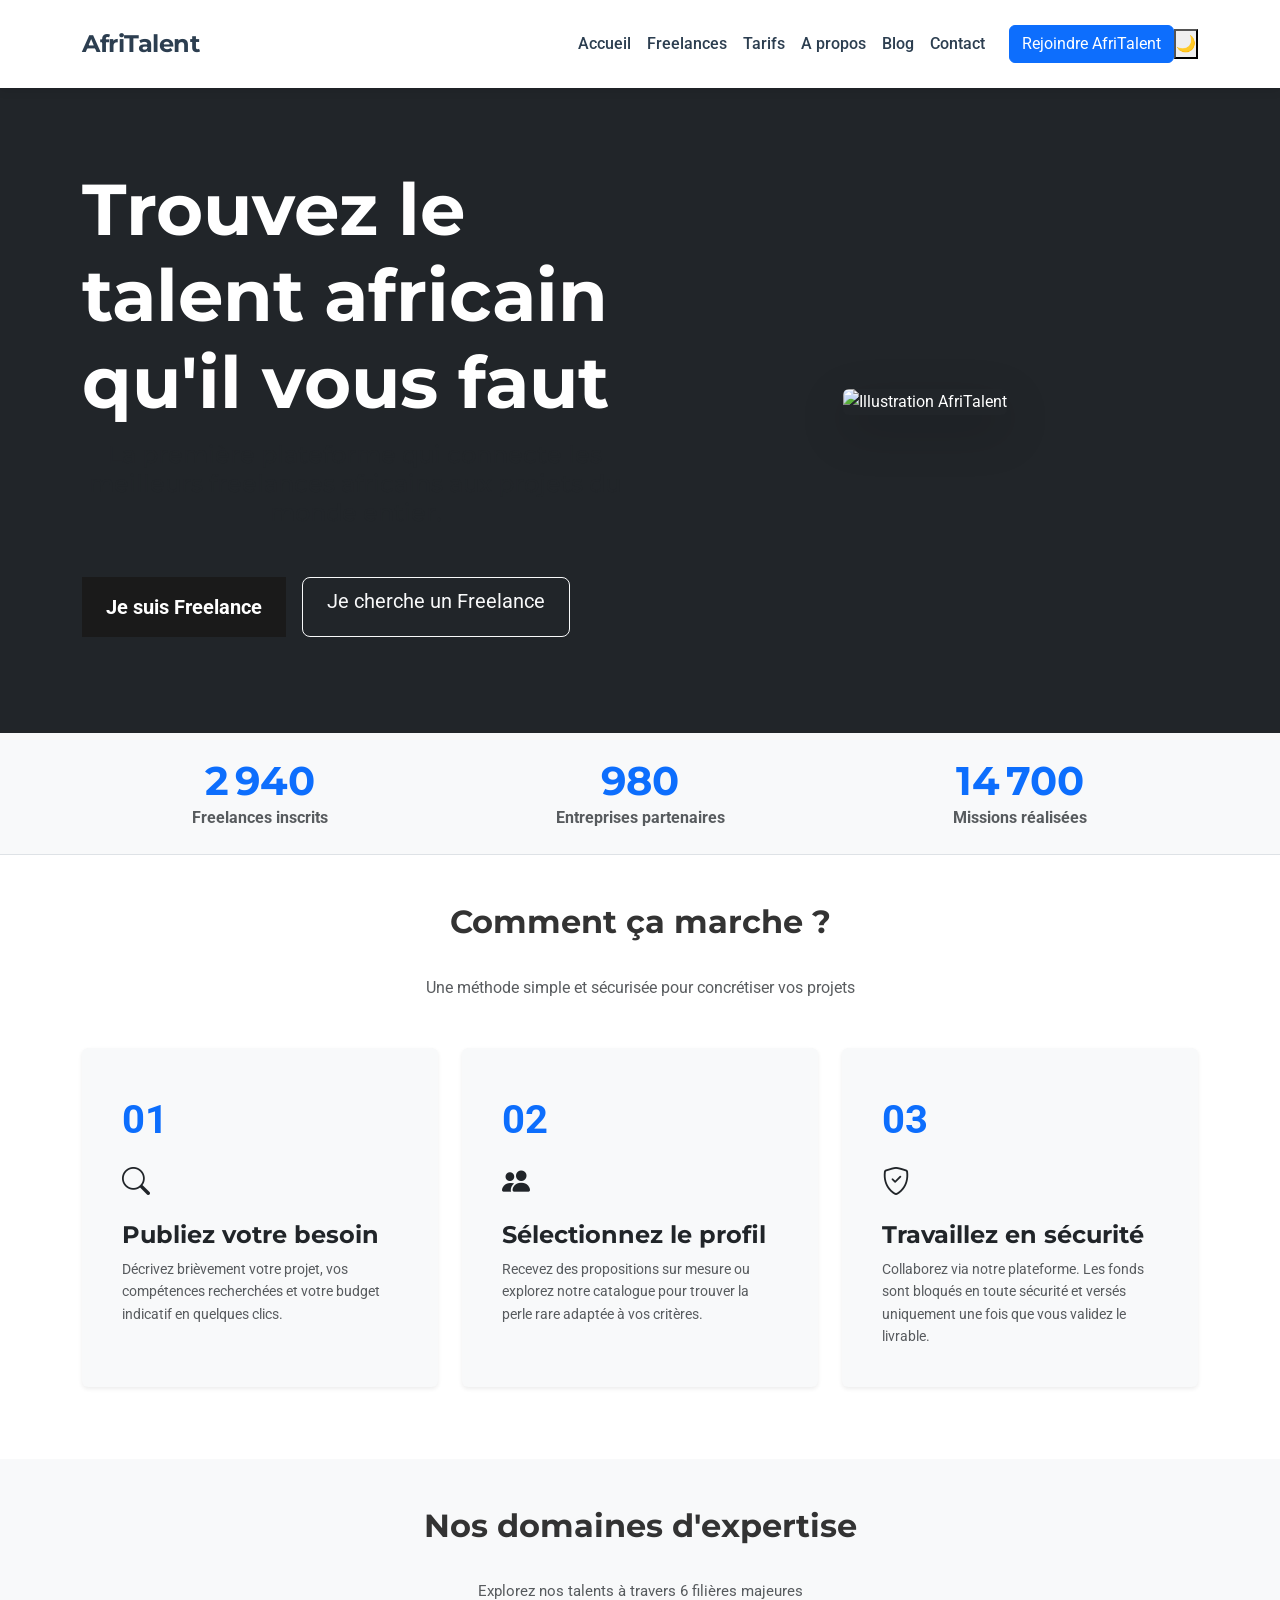
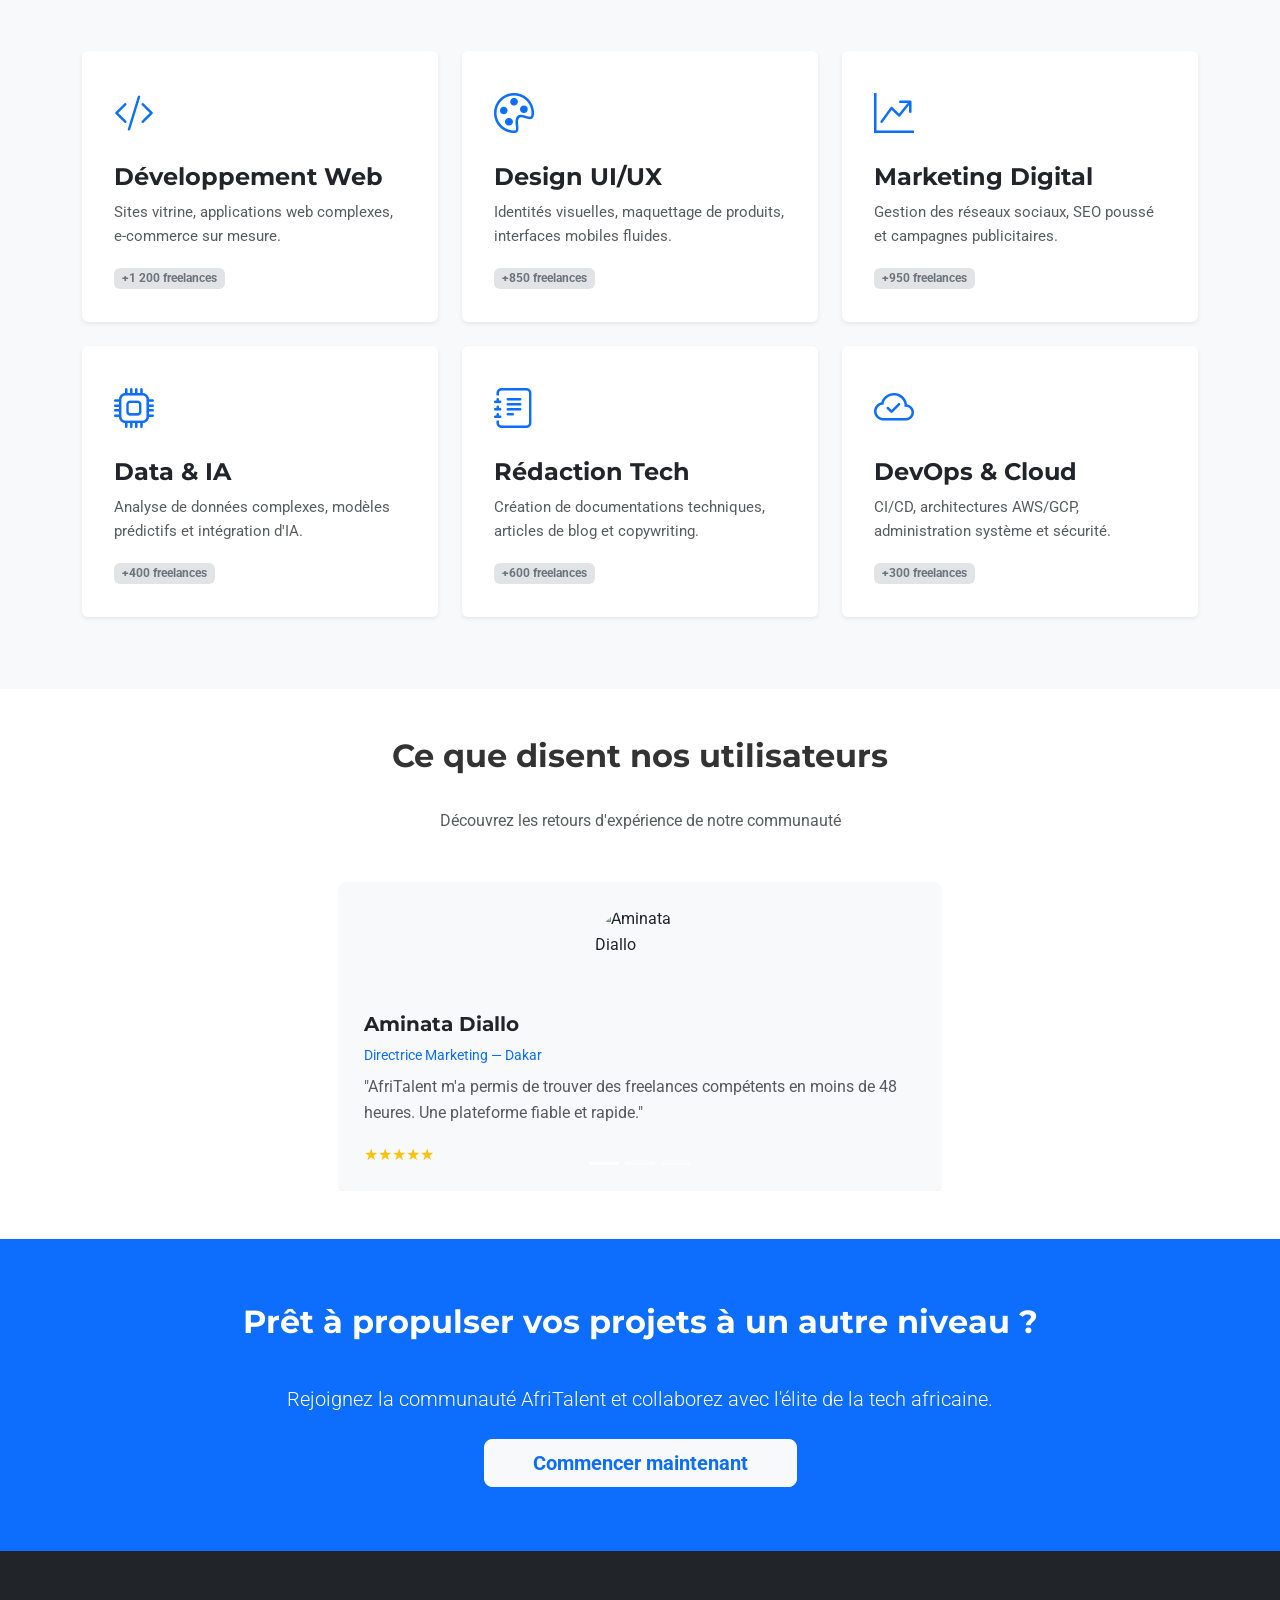
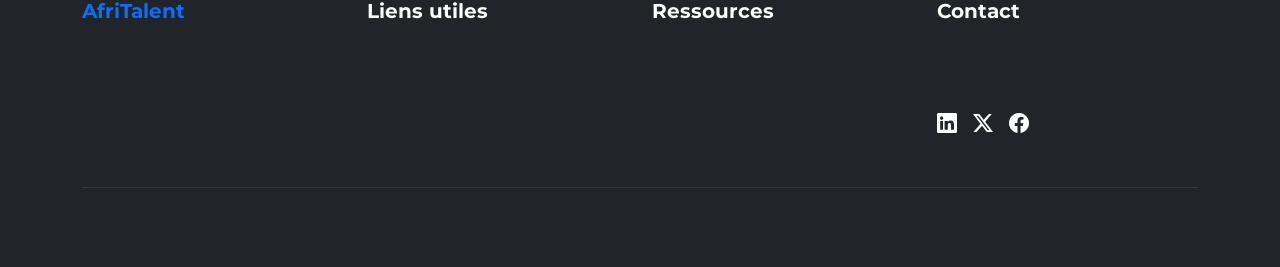
==== commit f6e019b4: "JS : compteurs animés au scroll et animations fade-in des sections" ====
--- a/index.html
+++ b/index.html
@@ -62,19 +62,19 @@
             </div>
         </section>
 
-        <section id="statistiques" class="bg-light py-4 border-bottom">
+        <section id="statistiques" class=" fade-section bg-light py-4 border-bottom">
             <div class="container">
                 <div class="row text-center fw-bold">
                     <div class="col-md-4 mb-3 mb-md-0">
-                        <h3 class="display-6 fw-bold text-primary mb-0" id="counter-freelances">+2 500</h3>
+                        <h3 class="counter display-6 fw-bold text-primary mb-0" data-target="3000">0</h3>
                         <p class="text-muted mb-0">Freelances inscrits</p>
                     </div>
                     <div class="col-md-4 mb-3 mb-md-0">
-                        <h3 class="display-6 fw-bold text-primary mb-0" id="counter-entreprises">+800</h3>
+                        <h3 class="counter display-6 fw-bold text-primary mb-0" data-target="1000">0</h3>
                         <p class="text-muted mb-0">Entreprises partenaires</p>
                     </div>
                     <div class="col-md-4">
-                        <h3 class="display-6 fw-bold text-primary mb-0" id="counter-missions">+12 000</h3>
+                        <h3 class="counter display-6 fw-bold text-primary mb-0" data-target="15000">0</h3>
                         <p class="text-muted mb-0">Missions réalisées</p>
                     </div>
                 </div>
@@ -82,7 +82,7 @@
         </section>
 
         <!-- SECTION COMMENT ÇA MARCHE : CORRIGÉE AVEC LE SYSTÈME DE GRILLE OFFICIEL BOOTSTRAP -->
-        <section id="how-it-works" class="py-5">
+        <section id="how-it-works" class="fade-section py-5 bg-white">
             <div class="container">
                 <div class="text-center mb-5">
                     <h2 class="fw-bold">Comment ça marche ?</h2>
@@ -130,7 +130,7 @@
             </div>
         </section>
 
-        <section id="services" class="py-5 bg-light">
+        <section id="services" class="fade-section py-5 bg-light">
             <div class="container">
                 <div class="text-center mb-5">
                     <h2 class="fw-bold">Nos domaines d'expertise</h2>
@@ -207,7 +207,7 @@
             </div>
         </section>
 
-        <section id="temoignages" class="py-5 bg-white">
+        <section id="temoignages" class="fade-section py-5 bg-white">
             <div class="container text-center mb-5">
                 <h2 class="fw-bold">Ce que disent nos utilisateurs</h2>
                 <p class="text-muted">Découvrez les retours d'expérience de notre communauté</p>
@@ -298,7 +298,7 @@
             </div>
         </section>
 
-        <section id="cta-banner" class="py-5 bg-primary text-white text-center">
+        <section id="cta-banner" class="fade-section py-5 bg-primary text-white text-center">
             <div class="container py-3">
                 <h2 class="fw-bold mb-3">Prêt à propulser vos projets à un autre niveau ?</h2>
                 <p class="lead mb-4">Rejoignez la communauté AfriTalent et collaborez avec l'élite de la tech africaine.
--- a/css/style.css
+++ b/css/style.css
@@ -287,4 +287,43 @@
 
 #backToTop.show {
     display: block;
+}
+
+.fade-section {
+    opacity: 0;
+    transform: translateY(30px);
+    transition: all 0.8s ease;
+}
+
+.fade-section.visible {
+    opacity: 1;
+    transform: translateY(0);
+}
+
+body {
+    padding-top: 70px;
+}
+
+.fade-section:nth-child(1) {
+    transition-delay: 0.1s;
+}
+
+.fade-section:nth-child(2) {
+    transition-delay: 0.2s;
+}
+
+.fade-section:nth-child(3) {
+    transition-delay: 0.3s;
+}
+
+.fade-section:nth-child(4) {
+    transition-delay: 0.4s;
+}
+
+.fade-section:nth-child(5) {
+    transition-delay: 0.5s;
+}
+
+.fade-section:nth-child(6) {
+    transition-delay: 0.6s;
 }
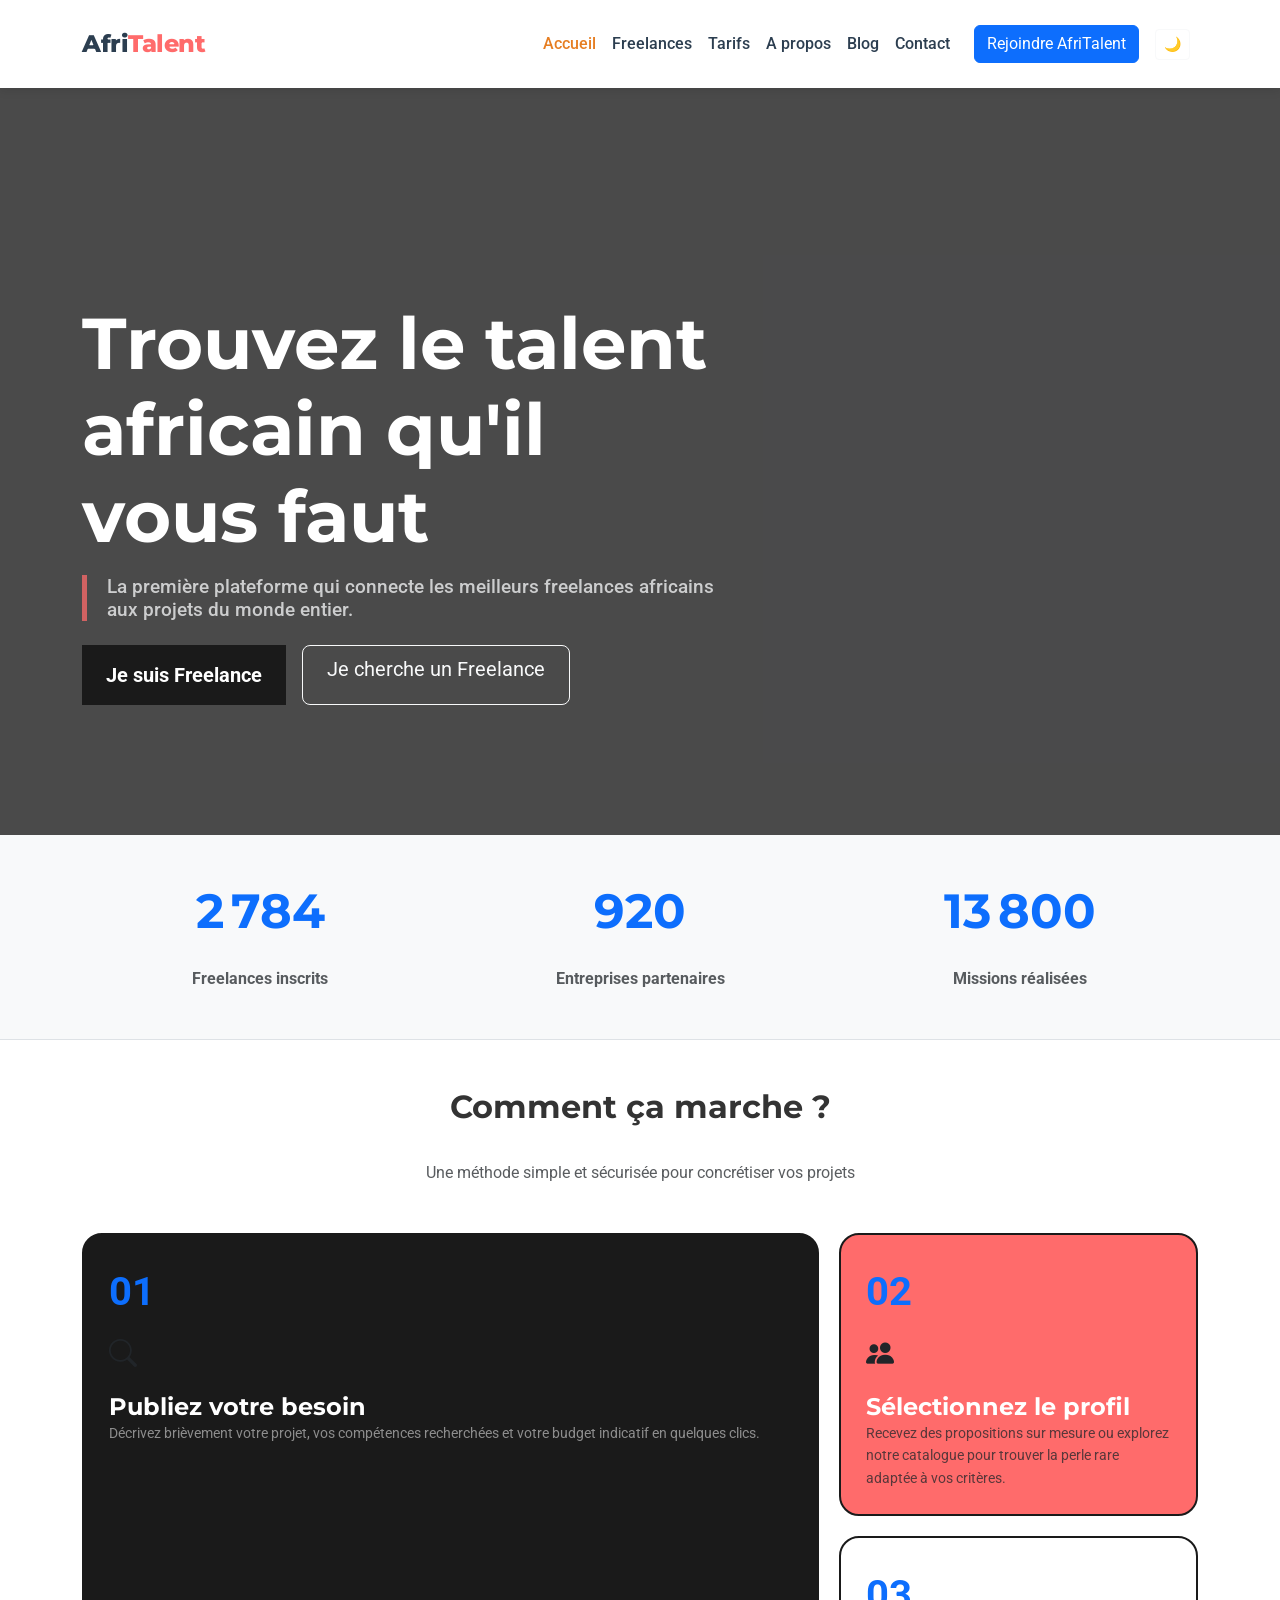
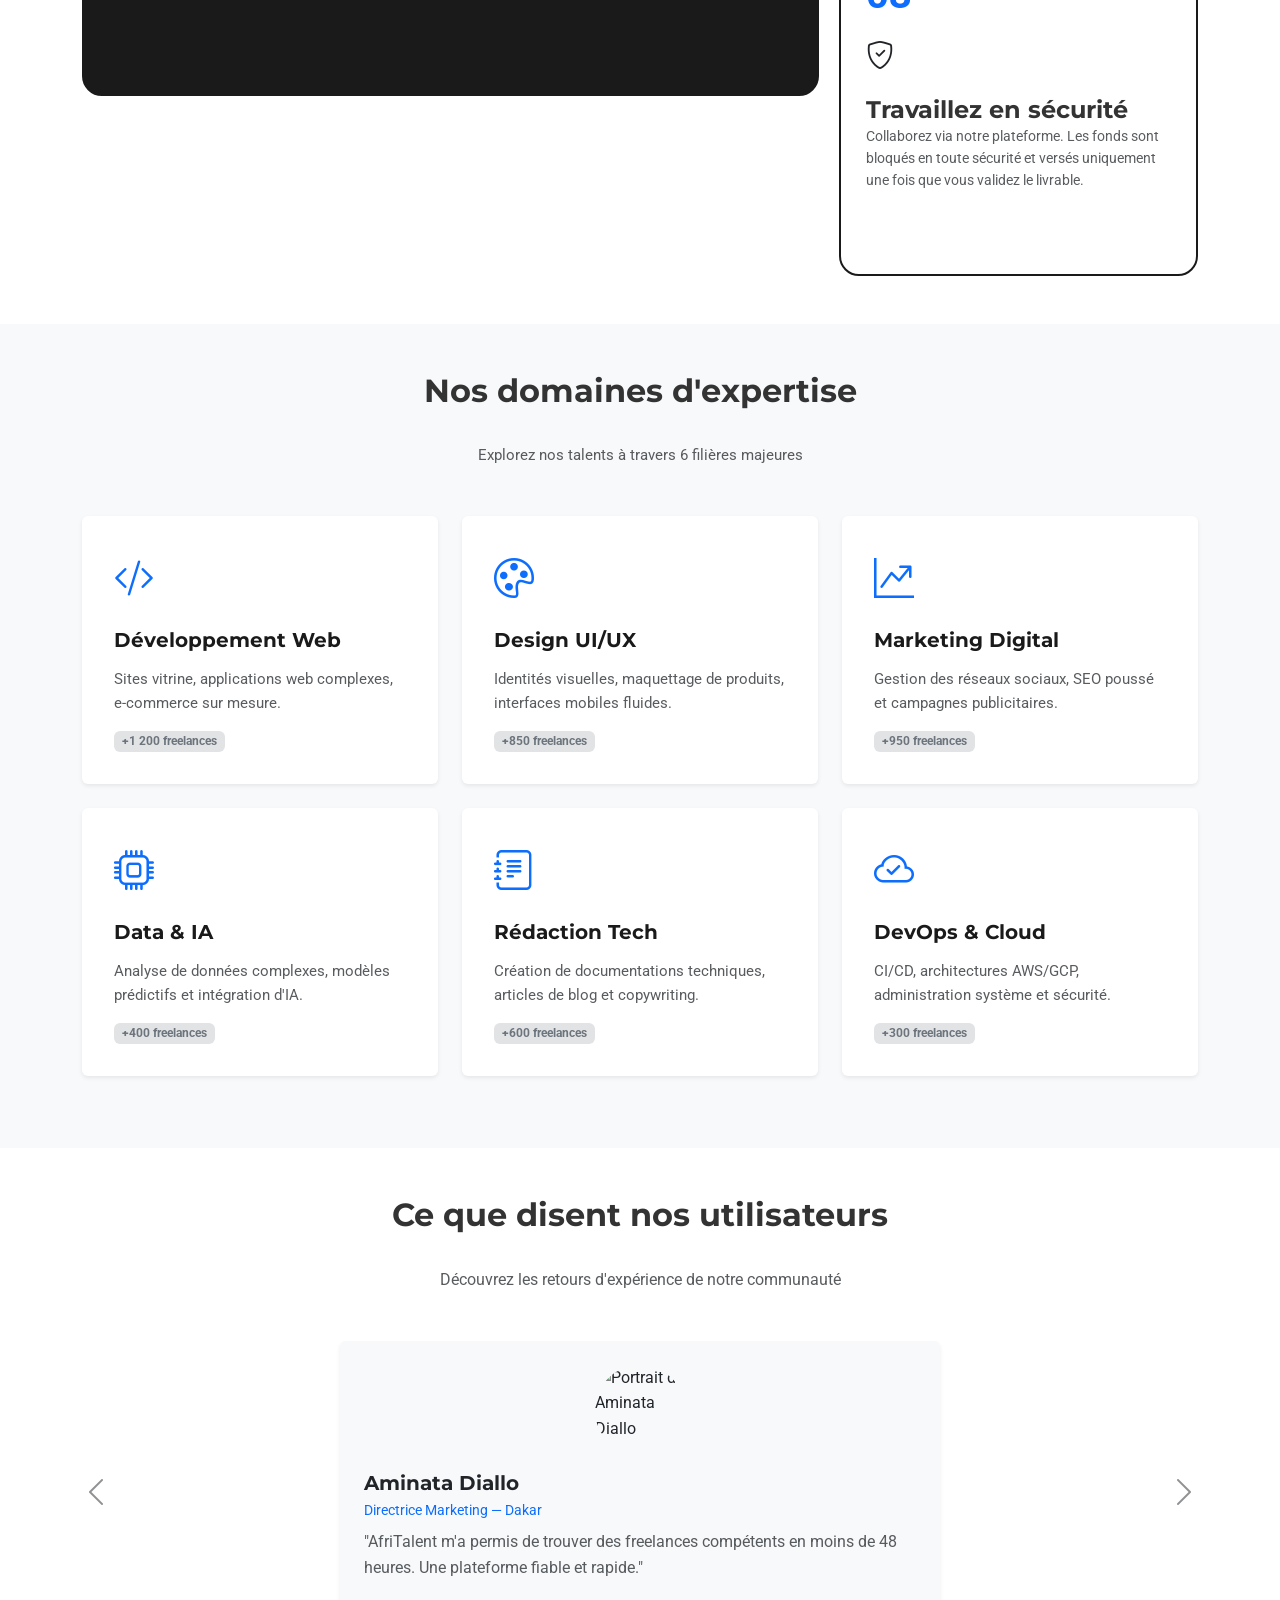
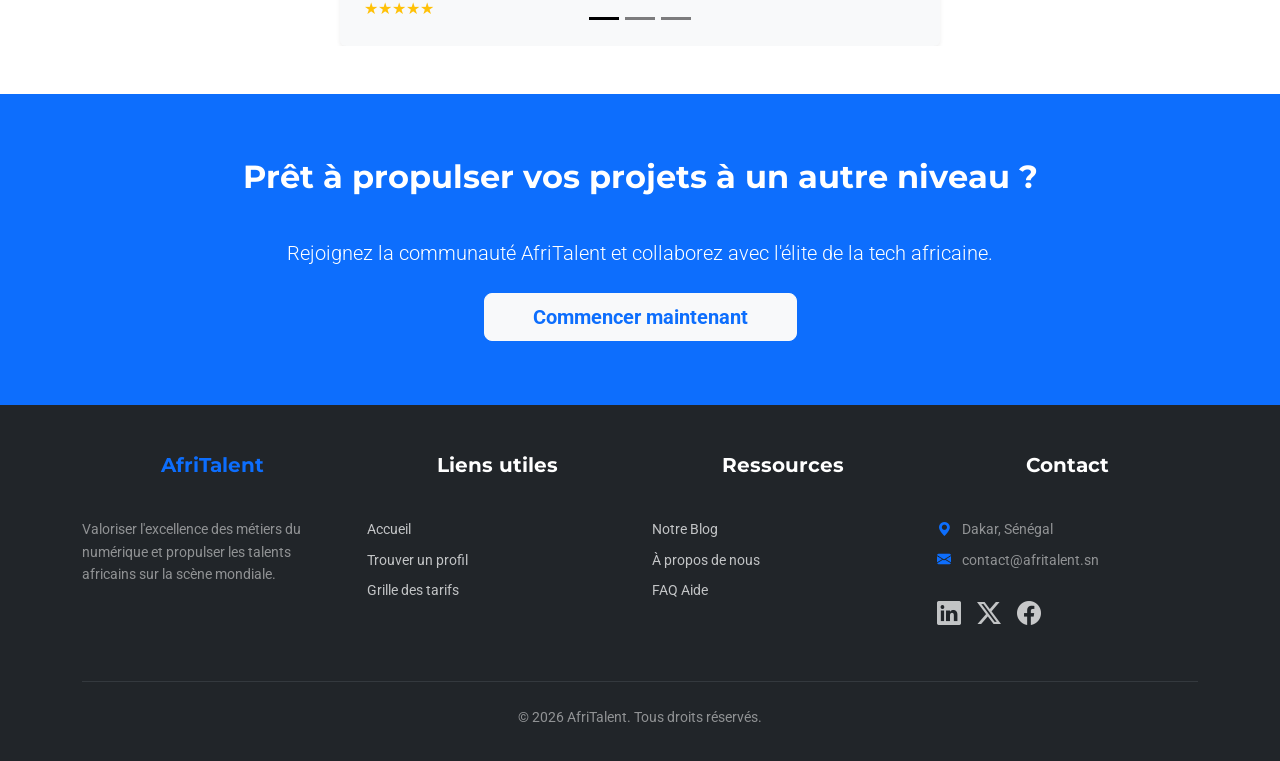
==== commit 51ec7031: "Finalisation : corrections responsive, optimisation du code et commentaires" ====
--- a/index.html
+++ b/index.html
@@ -11,41 +11,46 @@
 </head>
 
 <body>
-    <header>
-        <nav class="navbar navbar-expand-lg navbar-dark bg-dark fixed-top">
-            <div class="container">
-                <a class="navbar-brand fw-bold" href="index.html">AfriTalent</a>
-                <button class="navbar-toggler" type="button" data-bs-toggle="collapse" data-bs-target="#navMenu"
-                    aria-controls="navMenu" aria-expanded="false" aria-label="Toggle navigation">
-                    <span class="navbar-toggler-icon"></span>
-                </button>
-                <div class="collapse navbar-collapse" id="navMenu">
-                    <ul class="navbar-nav ms-auto align-items-center">
-                        <li class="nav-item"><a class="nav-link active" href="index.html">Accueil</a></li>
-                        <li class="nav-item"><a class="nav-link" href="freelances.html">Freelances</a></li>
-                        <li class="nav-item"><a class="nav-link" href="tarifs.html">Tarifs</a></li>
-                        <li class="nav-item"><a class="nav-link" href="about.html">A propos</a></li>
-                        <li class="nav-item"><a class="nav-link" href="blog.html">Blog</a></li>
-                        <li class="nav-item"><a class="nav-link" href="contact.html">Contact</a></li>
-                        <li class="nav-item ms-lg-3 mt-2 mt-lg-0">
-                            <a href="#" class="btn btn-primary text-white">Rejoindre AfriTalent</a>
-                        </li>
-                        <button id="themeToggle">🌙</button>
-                        <button id="backToTop">↑</button>
-                    </ul>
-                </div>
-            </div>
-        </nav>
-
-    </header>
+
+    <nav class="navbar navbar-expand-lg navbar-dark bg-dark fixed-top">
+        <div class="container">
+            <a class="navbar-brand" href="index.html">Afri<span class="talent">Talent</span></a> <button
+                class="navbar-toggler" type="button" data-bs-toggle="collapse" data-bs-target="#navMenu"
+                aria-controls="navMenu" aria-expanded="false" aria-label="Toggle navigation">
+                <span class="navbar-toggler-icon"></span>
+            </button>
+            <div class="collapse navbar-collapse" id="navMenu">
+                <ul class="navbar-nav ms-auto align-items-center">
+                    <li class="nav-item"><a class="nav-link active" href="index.html" aria-current="page">Accueil</a>
+                    </li>
+                    <li class="nav-item"><a class="nav-link" href="freelances.html">Freelances</a></li>
+                    <li class="nav-item"><a class="nav-link" href="tarifs.html">Tarifs</a></li>
+                    <li class="nav-item"><a class="nav-link" href="about.html">A propos</a></li>
+                    <li class="nav-item"><a class="nav-link" href="#">Blog</a></li>
+                    <li class="nav-item"><a class="nav-link" href="contact.html">Contact</a></li>
+                    <li class="nav-item ms-lg-3 mt-2 mt-lg-0">
+                        <a href="#" class="btn btn-primary text-white">Rejoindre AfriTalent</a>
+                    </li>
+                </ul>
+                <div class="d-flex align-items-center ms-lg-3 mt-2 mt-lg-0">
+                    <button id="themeToggle" class="btn btn-sm btn-outline-light me-2"
+                        aria-label="Changer de thème">🌙</button>
+                    <button id="backToTop" class="btn btn-sm btn-primary text-white"
+                        aria-label="Retour en haut">↑</button>
+                </div>
+            </div>
+        </div>
+    </nav>
+
     <main>
-        <section id="hero" class="py-5 bg-dark text-white text-center text-lg-start">
-            <div class="container py-5">
-                <div class="row align-items-center">
-                    <div class="col-lg-6">
-                        <h1 class="display-4 fw-bold mb-3">Trouvez le talent africain qu'il vous faut</h1>
-                        <h2 class="h4 text-muted mb-4">La première plateforme qui connecte les meilleurs freelances
-                            africains aux projets du monde entier.</h2>
+        <section id="hero" class="hero-bg text-white text-center text-lg-start d-flex align-items-center">
+            <div class="hero-overlay"></div>
+            <div class="container py-5 position-relative z-1">
+                <div class="row">
+                    <div class="col-lg-7">
+                        <h1 class="display-3 fw-bold mb-3">Trouvez le talent africain qu'il vous faut</h1>
+                        <p class="h4 text-light opacity-75 mb-4">La première plateforme qui connecte les meilleurs
+                            freelances africains aux projets du monde entier.</p>
                         <div class="d-sm-flex gap-3 justify-content-center justify-content-lg-start">
                             <a href="#" class="btn btn-primary btn-lg px-4 mb-3 mb-sm-0 text-white">Je suis
                                 Freelance</a>
@@ -53,78 +58,62 @@
                                 Freelance</a>
                         </div>
                     </div>
-                    <div class="col-lg-6 mt-5 mt-lg-0 text-center">
-                        <img src="https://images.pexels.com/photos/7971165/pexels-photo-7971165.jpeg"
-                            alt="Illustration AfriTalent" class="img-fluid rounded shadow-lg"
-                            style="max-height: 400px; object-fit: cover;">
-                    </div>
-                </div>
-            </div>
-        </section>
-
-        <section id="statistiques" class=" fade-section bg-light py-4 border-bottom">
+                </div>
+            </div>
+        </section>
+
+        <section id="statistiques" class="fade-section bg-light py-5 border-bottom">
             <div class="container">
                 <div class="row text-center fw-bold">
-                    <div class="col-md-4 mb-3 mb-md-0">
-                        <h3 class="counter display-6 fw-bold text-primary mb-0" data-target="3000">0</h3>
+                    <div class="col-md-4 mb-4 mb-md-0">
+                        <h2 class="counter display-5 fw-bold text-primary mb-0" data-target="3000">0</h2>
                         <p class="text-muted mb-0">Freelances inscrits</p>
                     </div>
-                    <div class="col-md-4 mb-3 mb-md-0">
-                        <h3 class="counter display-6 fw-bold text-primary mb-0" data-target="1000">0</h3>
+                    <div class="col-md-4 mb-4 mb-md-0">
+                        <h2 class="counter display-5 fw-bold text-primary mb-0" data-target="1000">0</h2>
                         <p class="text-muted mb-0">Entreprises partenaires</p>
                     </div>
                     <div class="col-md-4">
-                        <h3 class="counter display-6 fw-bold text-primary mb-0" data-target="15000">0</h3>
+                        <h2 class="counter display-5 fw-bold text-primary mb-0" data-target="15000">0</h2>
                         <p class="text-muted mb-0">Missions réalisées</p>
                     </div>
                 </div>
             </div>
         </section>
-
-        <!-- SECTION COMMENT ÇA MARCHE : CORRIGÉE AVEC LE SYSTÈME DE GRILLE OFFICIEL BOOTSTRAP -->
+        <!--Section Comment ça marche (en Bento Grid)-->
         <section id="how-it-works" class="fade-section py-5 bg-white">
             <div class="container">
                 <div class="text-center mb-5">
                     <h2 class="fw-bold">Comment ça marche ?</h2>
                     <p class="text-muted">Une méthode simple et sécurisée pour concrétiser vos projets</p>
                 </div>
-                <div class="row">
-                    <!-- Étape 1 -->
-                    <div class="col-md-4 mb-4">
-                        <div class="card h-100 border-0 bg-light p-4 rounded shadow-sm">
-                            <div class="card-body">
-                                <div class="fs-1 text-primary fw-bold mb-2">01</div>
-                                <i class="bi bi-search fs-3 text-dark d-block mb-3"></i>
-                                <h4 class="fw-bold card-title">Publiez votre besoin</h4>
-                                <p class="card-text text-muted small">Décrivez brièvement votre projet, vos compétences
-                                    recherchées et votre budget indicatif en quelques clics.</p>
-                            </div>
-                        </div>
-                    </div>
-                    <!-- Étape 2 -->
-                    <div class="col-md-4 mb-4">
-                        <div class="card h-100 border-0 bg-light p-4 rounded shadow-sm">
-                            <div class="card-body">
-                                <div class="fs-1 text-primary fw-bold mb-2">02</div>
-                                <i class="bi bi-people-fill fs-3 text-dark d-block mb-3"></i>
-                                <h4 class="fw-bold card-title">Sélectionnez le profil</h4>
-                                <p class="card-text text-muted small">Recevez des propositions sur mesure ou explorez
-                                    notre catalogue pour trouver la perle rare adaptée à vos critères.</p>
-                            </div>
-                        </div>
-                    </div>
-                    <!-- Étape 3 -->
-                    <div class="col-md-4 mb-4">
-                        <div class="card h-100 border-0 bg-light p-4 rounded shadow-sm">
-                            <div class="card-body">
-                                <div class="fs-1 text-primary fw-bold mb-2">03</div>
-                                <i class="bi bi-shield-check fs-3 text-dark d-block mb-3"></i>
-                                <h4 class="fw-bold card-title">Travaillez en sécurité</h4>
-                                <p class="card-text text-muted small">Collaborez via notre plateforme. Les fonds sont
-                                    bloqués en toute sécurité et versés uniquement une fois que vous validez le
-                                    livrable.</p>
-                            </div>
-                        </div>
+                <div class="bento-grid">
+                    <div class="bento-item item-1">
+                        <div class="fs-1 text-primary fw-bold mb-2">01</div>
+                        <i class="bi bi-search fs-3 text-dark d-block mb-3"></i>
+                        <h3 class="h4 fw-bold card-title">Publiez votre besoin</h3>
+                        <p class="card-text text-white-50 small">Décrivez brièvement votre projet, vos compétences
+                            recherchées et votre budget indicatif en quelques clics.</p>
+                    </div>
+
+
+                    <div class="bento-item item-2">
+
+                        <div class="fs-1 text-primary fw-bold mb-2">02</div>
+                        <i class="bi bi-people-fill fs-3 text-dark d-block mb-3"></i>
+                        <h3 class="h4 fw-bold card-title">Sélectionnez le profil</h3>
+                        <p class="card-text text-muted small">Recevez des propositions sur mesure ou explorez
+                            notre catalogue pour trouver la perle rare adaptée à vos critères.</p>
+                    </div>
+
+
+                    <div class="bento-item item-3">
+                        <div class="fs-1 text-primary fw-bold mb-2">03</div>
+                        <i class="bi bi-shield-check fs-3 text-dark d-block mb-3"></i>
+                        <h3 class="h4 fw-bold card-title">Travaillez en sécurité</h3>
+                        <p class="card-text text-muted small">Collaborez via notre plateforme. Les fonds sont
+                            bloqués en toute sécurité et versés uniquement une fois que vous validez le
+                            livrable.</p>
                     </div>
                 </div>
             </div>
@@ -138,68 +127,86 @@
                 </div>
                 <div class="row">
                     <div class="col-md-6 col-lg-4 mb-4">
-                        <div class="card h-100 service-card border-0 shadow-sm p-3">
-                            <div class="card-body">
-                                <i class="bi bi-code-slash fs-1 text-primary mb-3 d-block"></i>
-                                <h4 class="fw-bold card-title">Développement Web</h4>
-                                <p class="card-text text-muted">Sites vitrine, applications web complexes, e-commerce
-                                    sur mesure.</p>
-                                <span class="badge bg-secondary-subtle text-secondary">+1 200 freelances</span>
-                            </div>
-                        </div>
-                    </div>
-                    <div class="col-md-6 col-lg-4 mb-4">
-                        <div class="card h-100 service-card border-0 shadow-sm p-3">
-                            <div class="card-body">
-                                <i class="bi bi-palette fs-1 text-primary mb-3 d-block"></i>
-                                <h4 class="fw-bold card-title">Design UI/UX</h4>
-                                <p class="card-text text-muted">Identités visuelles, maquettage de produits, interfaces
-                                    mobiles fluides.</p>
-                                <span class="badge bg-secondary-subtle text-secondary">+850 freelances</span>
-                            </div>
-                        </div>
-                    </div>
-                    <div class="col-md-6 col-lg-4 mb-4">
-                        <div class="card h-100 service-card border-0 shadow-sm p-3">
-                            <div class="card-body">
-                                <i class="bi bi-graph-up-arrow fs-1 text-primary mb-3 d-block"></i>
-                                <h4 class="fw-bold card-title">Marketing Digital</h4>
-                                <p class="card-text text-muted">Gestion des réseaux sociaux, SEO poussé et campagnes
-                                    publicitaires.</p>
-                                <span class="badge bg-secondary-subtle text-secondary">+950 freelances</span>
-                            </div>
-                        </div>
-                    </div>
-                    <div class="col-md-6 col-lg-4 mb-4">
-                        <div class="card h-100 service-card border-0 shadow-sm p-3">
-                            <div class="card-body">
-                                <i class="bi bi-cpu fs-1 text-primary mb-3 d-block"></i>
-                                <h4 class="fw-bold card-title">Data & IA</h4>
-                                <p class="card-text text-muted">Analyse de données complexes, modèles prédictifs et
-                                    intégration d'IA.</p>
-                                <span class="badge bg-secondary-subtle text-secondary">+400 freelances</span>
-                            </div>
-                        </div>
-                    </div>
-                    <div class="col-md-6 col-lg-4 mb-4">
-                        <div class="card h-100 service-card border-0 shadow-sm p-3">
-                            <div class="card-body">
-                                <i class="bi bi-journal-text fs-1 text-primary mb-3 d-block"></i>
-                                <h4 class="fw-bold card-title">Rédaction Tech</h4>
-                                <p class="card-text text-muted">Création de documentations techniques, articles de blog
-                                    et copywriting.</p>
-                                <span class="badge bg-secondary-subtle text-secondary">+600 freelances</span>
-                            </div>
-                        </div>
-                    </div>
-                    <div class="col-md-6 col-lg-4 mb-4">
-                        <div class="card h-100 service-card border-0 shadow-sm p-3">
-                            <div class="card-body">
-                                <i class="bi bi-cloud-check fs-1 text-primary mb-3 d-block"></i>
-                                <h4 class="fw-bold card-title">DevOps & Cloud</h4>
-                                <p class="card-text text-muted">CI/CD, architectures AWS/GCP, administration système et
-                                    sécurité.</p>
-                                <span class="badge bg-secondary-subtle text-secondary">+300 freelances</span>
+                        <div class="card h-100 service-card animated-card border-0 shadow-sm p-3">
+                            <div class="card-body d-flex flex-column justify-content-between">
+                                <div>
+                                    <i class="bi bi-code-slash fs-1 text-primary mb-3 d-block"></i>
+                                    <h3 class="h5 fw-bold card-title">Développement Web</h3>
+                                    <p class="card-text text-muted small">Sites vitrine, applications web complexes,
+                                        e-commerce sur mesure.</p>
+                                </div>
+                                <span class="badge bg-secondary-subtle text-secondary align-self-start mt-3">+1 200
+                                    freelances</span>
+                            </div>
+                        </div>
+                    </div>
+                    <div class="col-md-6 col-lg-4 mb-4">
+                        <div class="card h-100 service-card animated-card border-0 shadow-sm p-3">
+                            <div class="card-body d-flex flex-column justify-content-between">
+                                <div>
+                                    <i class="bi bi-palette fs-1 text-primary mb-3 d-block"></i>
+                                    <h3 class="h5 fw-bold card-title">Design UI/UX</h3>
+                                    <p class="card-text text-muted small">Identités visuelles, maquettage de produits,
+                                        interfaces mobiles fluides.</p>
+                                </div>
+                                <span class="badge bg-secondary-subtle text-secondary align-self-start mt-3">+850
+                                    freelances</span>
+                            </div>
+                        </div>
+                    </div>
+                    <div class="col-md-6 col-lg-4 mb-4">
+                        <div class="card h-100 service-card animated-card border-0 shadow-sm p-3">
+                            <div class="card-body d-flex flex-column justify-content-between">
+                                <div>
+                                    <i class="bi bi-graph-up-arrow fs-1 text-primary mb-3 d-block"></i>
+                                    <h3 class="h5 fw-bold card-title">Marketing Digital</h3>
+                                    <p class="card-text text-muted small">Gestion des réseaux sociaux, SEO poussé et
+                                        campagnes publicitaires.</p>
+                                </div>
+                                <span class="badge bg-secondary-subtle text-secondary align-self-start mt-3">+950
+                                    freelances</span>
+                            </div>
+                        </div>
+                    </div>
+                    <div class="col-md-6 col-lg-4 mb-4">
+                        <div class="card h-100 service-card animated-card border-0 shadow-sm p-3">
+                            <div class="card-body d-flex flex-column justify-content-between">
+                                <div>
+                                    <i class="bi bi-cpu fs-1 text-primary mb-3 d-block"></i>
+                                    <h3 class="h5 fw-bold card-title">Data & IA</h3>
+                                    <p class="card-text text-muted small">Analyse de données complexes, modèles
+                                        prédictifs et intégration d'IA.</p>
+                                </div>
+                                <span class="badge bg-secondary-subtle text-secondary align-self-start mt-3">+400
+                                    freelances</span>
+                            </div>
+                        </div>
+                    </div>
+                    <div class="col-md-6 col-lg-4 mb-4">
+                        <div class="card h-100 service-card animated-card border-0 shadow-sm p-3">
+                            <div class="card-body d-flex flex-column justify-content-between">
+                                <div>
+                                    <i class="bi bi-journal-text fs-1 text-primary mb-3 d-block"></i>
+                                    <h3 class="h5 fw-bold card-title">Rédaction Tech</h3>
+                                    <p class="card-text text-muted small">Création de documentations techniques,
+                                        articles de blog et copywriting.</p>
+                                </div>
+                                <span class="badge bg-secondary-subtle text-secondary align-self-start mt-3">+600
+                                    freelances</span>
+                            </div>
+                        </div>
+                    </div>
+                    <div class="col-md-6 col-lg-4 mb-4">
+                        <div class="card h-100 service-card animated-card border-0 shadow-sm p-3">
+                            <div class="card-body d-flex flex-column justify-content-between">
+                                <div>
+                                    <i class="bi bi-cloud-check fs-1 text-primary mb-3 d-block"></i>
+                                    <h3 class="h5 fw-bold card-title">DevOps & Cloud</h3>
+                                    <p class="card-text text-muted small">CI/CD, architectures AWS/GCP, administration
+                                        système et sécurité.</p>
+                                </div>
+                                <span class="badge bg-secondary-subtle text-secondary align-self-start mt-3">+300
+                                    freelances</span>
                             </div>
                         </div>
                     </div>
@@ -213,88 +220,73 @@
                 <p class="text-muted">Découvrez les retours d'expérience de notre communauté</p>
             </div>
 
-            <div id="testimonialCarousel" class="carousel slide" data-bs-ride="carousel">
-
-                <!-- INDICATEURS -->
+            <div id="testimonialCarousel" class="carousel carousel-dark slide" data-bs-ride="carousel">
                 <div class="carousel-indicators">
-                    <button type="button" data-bs-target="#testimonialCarousel" data-bs-slide-to="0"
-                        class="active"></button>
-                    <button type="button" data-bs-target="#testimonialCarousel" data-bs-slide-to="1"></button>
-                    <button type="button" data-bs-target="#testimonialCarousel" data-bs-slide-to="2"></button>
-                </div>
-
-                <!-- CONTENU -->
+                    <button type="button" data-bs-target="#testimonialCarousel" data-bs-slide-to="0" class="active"
+                        aria-current="true" aria-label="Témoignage 1"></button>
+                    <button type="button" data-bs-target="#testimonialCarousel" data-bs-slide-to="1"
+                        aria-label="Témoignage 2"></button>
+                    <button type="button" data-bs-target="#testimonialCarousel" data-bs-slide-to="2"
+                        aria-label="Témoignage 3"></button>
+                </div>
+
                 <div class="carousel-inner">
-
-                    <!-- Slide 1 -->
                     <div class="carousel-item active">
                         <div class="d-flex justify-content-center">
                             <div class="card border-0 shadow-sm bg-light p-4" style="max-width: 600px;">
                                 <img src="https://images.pexels.com/photos/33558722/pexels-photo-33558722.jpeg"
                                     class="rounded-circle mx-auto mb-3"
-                                    style="width: 90px; height: 90px; object-fit: cover;" alt="Aminata Diallo">
-
-                                <h5 class="fw-bold">Aminata Diallo</h5>
+                                    style="width: 90px; height: 90px; object-fit: cover;"
+                                    alt="Portrait de Aminata Diallo">
+                                <h3 class="h5 fw-bold mb-1">Aminata Diallo</h3>
                                 <p class="text-primary small mb-2">Directrice Marketing — Dakar</p>
-                                <p class="text-muted">
-                                    "AfriTalent m'a permis de trouver des freelances compétents en moins de 48 heures.
-                                    Une plateforme fiable et rapide."
-                                </p>
+                                <p class="text-muted">"AfriTalent m'a permis de trouver des freelances compétents en
+                                    moins de 48 heures. Une plateforme fiable et rapide."</p>
                                 <div class="text-warning">★★★★★</div>
                             </div>
                         </div>
                     </div>
-
-                    <!-- Slide 2 -->
                     <div class="carousel-item">
                         <div class="d-flex justify-content-center">
                             <div class="card border-0 shadow-sm bg-light p-4" style="max-width: 600px;">
                                 <img src="https://images.pexels.com/photos/220453/pexels-photo-220453.jpeg"
                                     class="rounded-circle mx-auto mb-3"
-                                    style="width: 90px; height: 90px; object-fit: cover;" alt="Marc Dubois">
-
-                                <h5 class="fw-bold">Marc Dubois</h5>
+                                    style="width: 90px; height: 90px; object-fit: cover;" alt="Portrait de Marc Dubois">
+                                <h3 class="h5 fw-bold mb-1">Marc Dubois</h3>
                                 <p class="text-primary small mb-2">Fondateur — TechStart Paris</p>
-                                <p class="text-muted">
-                                    "La qualité des experts trouvés sur AfriTalent dépasse largement nos attentes.
-                                    Je recommande fortement."
-                                </p>
+                                <p class="text-muted">"La qualité des experts trouvés sur AfriTalent dépasse largement
+                                    nos attentes. Je recommande fortement."</p>
                                 <div class="text-warning">★★★★★</div>
                             </div>
                         </div>
                     </div>
-
-                    <!-- Slide 3 -->
                     <div class="carousel-item">
                         <div class="d-flex justify-content-center">
                             <div class="card border-0 shadow-sm bg-light p-4" style="max-width: 600px;">
                                 <img src="https://images.pexels.com/photos/12684126/pexels-photo-12684126.png"
                                     class="rounded-circle mx-auto mb-3"
-                                    style="width: 90px; height: 90px; object-fit: cover;" alt="Awa Derneville">
-
-                                <h5 class="fw-bold">Awa Derneville</h5>
+                                    style="width: 90px; height: 90px; object-fit: cover;"
+                                    alt="Portrait de Awa Derneville">
+                                <h3 class="h5 fw-bold mb-1">Awa Derneville</h3>
                                 <p class="text-primary small mb-2">Designer Freelance — Saint-Louis</p>
-                                <p class="text-muted">
-                                    "Grâce à AfriTalent, j'ai trouvé mes premiers clients internationaux.
-                                    Une vraie opportunité pour les freelances africains."
-                                </p>
+                                <p class="text-muted">"Grâce à AfriTalent, j'ai trouvé mes premiers clients
+                                    internationaux. Une vraie opportunité pour les freelances africains."</p>
                                 <div class="text-warning">★★★★☆</div>
                             </div>
                         </div>
                     </div>
-
-                </div>
-
-                <button class="carousel-control-prev" type="button" data-bs-target="#testimonialCarousel"
+                </div>
+
+                <button class="carousel-control-prev text-dark" type="button" data-bs-target="#testimonialCarousel"
                     data-bs-slide="prev">
-                    <span class="carousel-control-prev-icon"></span>
+                    <i class="bi bi-chevron-left fs-2" aria-hidden="true"></i>
+                    <span class="visually-hidden">Précédent</span>
                 </button>
-
-                <button class="carousel-control-next" type="button" data-bs-target="#testimonialCarousel"
+                <button class="carousel-control-next text-dark" type="button" data-bs-target="#testimonialCarousel"
                     data-bs-slide="next">
-                    <span class="carousel-control-next-icon"></span>
+                    <i class="bi bi-chevron-right fs-2" aria-hidden="true"></i>
+                    <span class="visually-hidden">Suivant</span>
                 </button>
-
             </div>
         </section>
 
@@ -308,43 +300,64 @@
         </section>
     </main>
 
+    <!-- Pied de page corrigé -->
     <footer class="bg-dark text-white pt-5 pb-3">
         <div class="container">
             <div class="row text-start">
+                <!-- Colonne Info -->
                 <div class="col-md-3 mb-4">
-                    <h5 class="fw-bold text-primary">AfriTalent</h5>
-                    <p class="text-muted small mt-3">Valoriser l'excellence des métiers du numérique et propulser les
+                    <h2 class="h5 fw-bold text-primary">AfriTalent</h2>
+                    <p class="text-white-50 small mt-3">Valoriser l'excellence des métiers du numérique et propulser les
                         talents africains sur la scène mondiale.</p>
                 </div>
+                <!-- Colonne Liens utiles -->
                 <div class="col-md-3 mb-4">
-                    <h5 class="fw-bold">Liens utiles</h5>
-                    <ul class="list-unstyled text-muted small mt-3">
-                        <li><a href="index.html" class="text-decoration-none text-muted">Accueil</a></li>
-                        <li><a href="freelances.html" class="text-decoration-none text-muted">Trouver un profil</a></li>
-                        <li><a href="tarifs.html" class="text-decoration-none text-muted">Grille des tarifs</a></li>
+                    <h2 class="h5 fw-bold mb-3">Liens utiles</h2>
+                    <ul class="list-unstyled small">
+                        <li class="mb-2"><a href="index.html"
+                                class="text-decoration-none link-light opacity-75 text-hover-primary">Accueil</a></li>
+                        <li class="mb-2"><a href="freelances.html"
+                                class="text-decoration-none link-light opacity-75 text-hover-primary">Trouver un
+                                profil</a></li>
+                        <li class="mb-2"><a href="tarifs.html"
+                                class="text-decoration-none link-light opacity-75 text-hover-primary">Grille des
+                                tarifs</a></li>
                     </ul>
                 </div>
+                <!-- Colonne Ressources -->
                 <div class="col-md-3 mb-4">
-                    <h5 class="fw-bold">Ressources</h5>
-                    <ul class="list-unstyled text-muted small mt-3">
-                        <li><a href="blog.html" class="text-decoration-none text-muted">Notre Blog</a></li>
-                        <li><a href="about.html" class="text-decoration-none text-muted">À propos de nous</a></li>
-                        <li><a href="#" class="text-decoration-none text-muted">FAQ Aide</a></li>
+                    <h2 class="h5 fw-bold mb-3">Ressources</h2>
+                    <ul class="list-unstyled small">
+                        <li class="mb-2"><a href="blog.html"
+                                class="text-decoration-none link-light opacity-75 text-hover-primary">Notre Blog</a>
+                        </li>
+                        <li class="mb-2"><a href="about.html"
+                                class="text-decoration-none link-light opacity-75 text-hover-primary">À propos de
+                                nous</a></li>
+                        <li class="mb-2"><a href="#"
+                                class="text-decoration-none link-light opacity-75 text-hover-primary">FAQ Aide</a></li>
                     </ul>
                 </div>
+                <!-- Colonne Contact -->
                 <div class="col-md-3 mb-4">
-                    <h5 class="fw-bold">Contact</h5>
-                    <p class="text-muted small mt-3 mb-2"><i class="bi bi-geo-alt-fill me-2"></i> Dakar, Sénégal</p>
-                    <p class="text-muted small mb-3"><i class="bi bi-envelope-fill me-2"></i> contact@afritalent.sn</p>
-                    <div class="d-flex gap-3 fs-5">
-                        <a href="#" class="text-white"><i class="bi bi-linkedin"></i></a>
-                        <a href="#" class="text-white"><i class="bi bi-twitter-x"></i></a>
-                        <a href="#" class="text-white"><i class="bi bi-facebook"></i></a>
-                    </div>
-                </div>
-            </div>
-            <hr class="border-secondary my-4">
-            <div class="text-center text-muted small">
+                    <h2 class="h5 fw-bold mb-3">Contact</h2>
+                    <p class="text-white-50 small mb-2"><i class="bi bi-geo-alt-fill text-primary me-2"></i> Dakar,
+                        Sénégal</p>
+                    <p class="text-white-50 small mb-4"><i class="bi bi-envelope-fill text-primary me-2"></i>
+                        contact@afritalent.sn</p>
+                    <!-- Icônes des réseaux sociaux agrandies et espacées pour l'ergonomie -->
+                    <div class="d-flex gap-3 fs-4">
+                        <a href="#" class="link-light opacity-75 text-hover-primary" aria-label="LinkedIn AfriTalent"><i
+                                class="bi bi-linkedin"></i></a>
+                        <a href="#" class="link-light opacity-75 text-hover-primary" aria-label="X AfriTalent"><i
+                                class="bi bi-twitter-x"></i></a>
+                        <a href="#" class="link-white opacity-75 text-hover-primary" aria-label="Facebook AfriTalent"><i
+                                class="bi bi-facebook"></i></a>
+                    </div>
+                </div>
+            </div>
+            <hr class="border-secondary opacity-20  my-4">
+            <div class="text-center text-white-50 small">
                 <p>&copy; <span id="current-year">2026</span> AfriTalent. Tous droits réservés.</p>
             </div>
         </div>
--- a/css/style.css
+++ b/css/style.css
@@ -1,6 +1,8 @@
+/*import  des police Google fonts*/
 @import url('https://fonts.googleapis.com/css2?family=Montserrat:wght@700&family=Roboto:wght@400;500&display=swap');
 
-/*cherche sur les serveurs de G les fichiers des polices demandées*/
+/* Variables globales du projet (couleurs + polices) */
+
 :root {
     --couleur-primaire: #2c3e50;
     /*couleur bleu de nuit pour les titres,boutons importants*/
@@ -17,16 +19,27 @@
     --police-titre: 'Montserrat', sans-serif;
 }
 
+/* Style global de la page */
+
 body {
     font-family: var(--police-texte);
     color: var(--couleur-texte);
     background-color: var(--fond-clair);
     line-height: 1.6;
-}
+    padding-top: 70px;
+}
+
+html {
+    scroll-behavior: smooth;
+}
+
+/* Logo "Talent" mis en couleur */
 
 .talent {
     color: #ff6b6b;
 }
+
+/* Titres avec police principale */
 
 h1,
 h2,
@@ -37,6 +50,8 @@
     font-family: var(--police-titre);
 }
 
+/* Reset de base pour uniformiser les styles */
+
 * {
     margin: 0;
     padding: 0;
@@ -45,25 +60,29 @@
 
 }
 
+/* Suppression des puces des listes */
 ul {
     list-style: none;
 
 }
+
+/* Liens sans soulignement par défaut */
 
 a {
     text-decoration: none;
     color: inherit;
 }
 
+/* ===== NAVBAR ===== */
+
 .navbar {
     background-color: white !important;
-    /*applique notre couleur en priorité au lieu du couleur par défaut des classes bootstrap*/
     box-shadow: 0 2px 10px rgba(0, 0, 0, 0.1);
-    /* ombre sous navbar */
-    /*décalage horizontal, décalage vertical, flou de l'ombre*/
-    padding: 1rem 0;
-    /*espace interne 1rem haut et bas de la navbar 0 à gauche et droite*/
-}
+    padding: 20px 40px;
+    transition: all 0.3s ease;
+}
+
+/* Nom de la marque */
 
 .navbar-brand {
     font-family: var(--police-titre);
@@ -73,19 +92,24 @@
     letter-spacing: -0.5px;
 }
 
+/* Liens du menu */
 .nav-link {
     font-weight: 500;
     color: var(--couleur-primaire) !important;
     transition: color 0.3s ease;
 }
 
+/* Effet hover sur les liens */
 .nav-link:hover {
     color: var(--couleur-secondaire) !important;
 
 }
 
+.nav-link.active {
+    color: var(--couleur-accentuation) !important;
+}
+
 /*section hero*/
-/*commit 4*/
 #hero p {
     font-size: 1.2rem;
     color: #555;
@@ -93,6 +117,8 @@
     padding-left: 20px;
     margin-bottom: 30px;
 }
+
+/* Bouton principal hero */
 
 #hero .btn-primary {
     padding: 15px 40px;
@@ -103,6 +129,7 @@
     transition: 0.3s;
 }
 
+/* Hover bouton hero */
 #hero .btn-primary:hover {
     background-color: #ff6b6b;
     transform: translateX(10px);
@@ -113,7 +140,7 @@
     display: grid;
     /* 3 colonnes égales */
     grid-template-columns: repeat(3, 1fr);
-    grid-auto-rows: 160px;
+    grid-auto-rows: minmax(160px, auto);
     gap: 20px;
 }
 
@@ -163,6 +190,7 @@
     border-style: dashed;
 }
 
+/*Services*/
 #services .col-md-4 {
     padding: 30px;
     border: 1px solid transparent;
@@ -172,6 +200,8 @@
     transition: all 0.4s ease-in-out;
 }
 
+/* Hover cartes services */
+
 #services .col-md-4:hover {
     /* soulève carte et agrandit */
     transform: translateY(-10px) scale(1.02);
@@ -182,23 +212,73 @@
     cursor: pointer;
 }
 
+/* Titres services */
+
 #services h3 {
     color: #1a1a1a;
     font-weight: 700;
     margin-bottom: 15px;
 }
 
+/* Texte services */
 #services p {
     color: #666;
     font-size: 0.95rem;
 }
 
+/* Titres centrés globalement */
 .container h2 {
     text-align: center;
     padding-bottom: 25px;
 }
 
-/*commit 5*/
+/* --- SECTION HERO : IMAGE DE FOND --- */
+.hero-bg {
+    position: relative;
+    min-height: 85vh;
+    /* Couvre 85% de la hauteur de l'écran */
+    background-image: url('https://images.pexels.com/photos/7971165/pexels-photo-7971165.jpeg');
+    background-size: cover;
+    background-position: center;
+    background-repeat: no-repeat;
+    padding-top: 100px;
+    /* Évite que la navbar fixe ne cache le contenu */
+}
+
+/* Voile noir transparent pour garantir le contraste du texte */
+.hero-overlay {
+    position: absolute;
+    top: 0;
+    left: 0;
+    width: 100%;
+    height: 100%;
+    background-color: rgba(0, 0, 0, 0.7);
+    /* Opacité ajustable à votre convenance */
+    z-index: 0;
+}
+
+/* --- ANIMATION DES CARTES AU SURVOL --- */
+.animated-card {
+    transition: transform 0.3s ease, box-shadow 0.3s ease, border-color 0.3s ease;
+    cursor: pointer;
+}
+
+.animated-card:hover {
+    transform: translateY(-8px);
+    /* Fait légèrement monter la carte */
+    box-shadow: 0 1rem 3rem rgba(0, 0, 0, 0.12) !important;
+    /* Accentue l'ombre */
+    border-color: rgba(13, 110, 253, 0.3) !important;
+    /* Légère lueur aux contours (Primary) */
+}
+
+/* Gestion du contenu interne des cartes d'expertise */
+.service-card .card-body {
+    min-height: 220px;
+    /* Standardise la hauteur des cartes */
+}
+
+/*permet de garder les pages intacts sur différents appareils*/
 @media (min-width: 1200px) {
     #hero h1 {
         font-size: 4.5rem;
@@ -249,6 +329,7 @@
     }
 }
 
+/*mode sombre */
 body.dark-mode {
     background-color: #121212;
     color: white;
@@ -268,12 +349,14 @@
     transition: all 0.3s ease;
 }
 
+/*bar de navigation au scrolle*/
 .navbar-scrolled {
     background-color: white;
     box-shadow: 0 4px 10px rgba(0, 0, 0, 0.1);
     padding: 10px 40px;
 }
 
+/*bouton pour retourner en haut*/
 #backToTop {
     position: fixed;
     bottom: 20px;
@@ -289,20 +372,22 @@
     display: block;
 }
 
+/* État initial : section invisible et décalée vers le bas, en attendant la détection JS */
+
 .fade-section {
     opacity: 0;
     transform: translateY(30px);
     transition: all 0.8s ease;
 }
 
+/* Appliqué par le JS quand la section entre dans le viewport : redevient visible et reprend sa position */
+
 .fade-section.visible {
     opacity: 1;
     transform: translateY(0);
 }
 
-body {
-    padding-top: 70px;
-}
+/* Décale le démarrage de chaque section pour créer un effet de cascade (apparition en escalier) */
 
 .fade-section:nth-child(1) {
     transition-delay: 0.1s;
